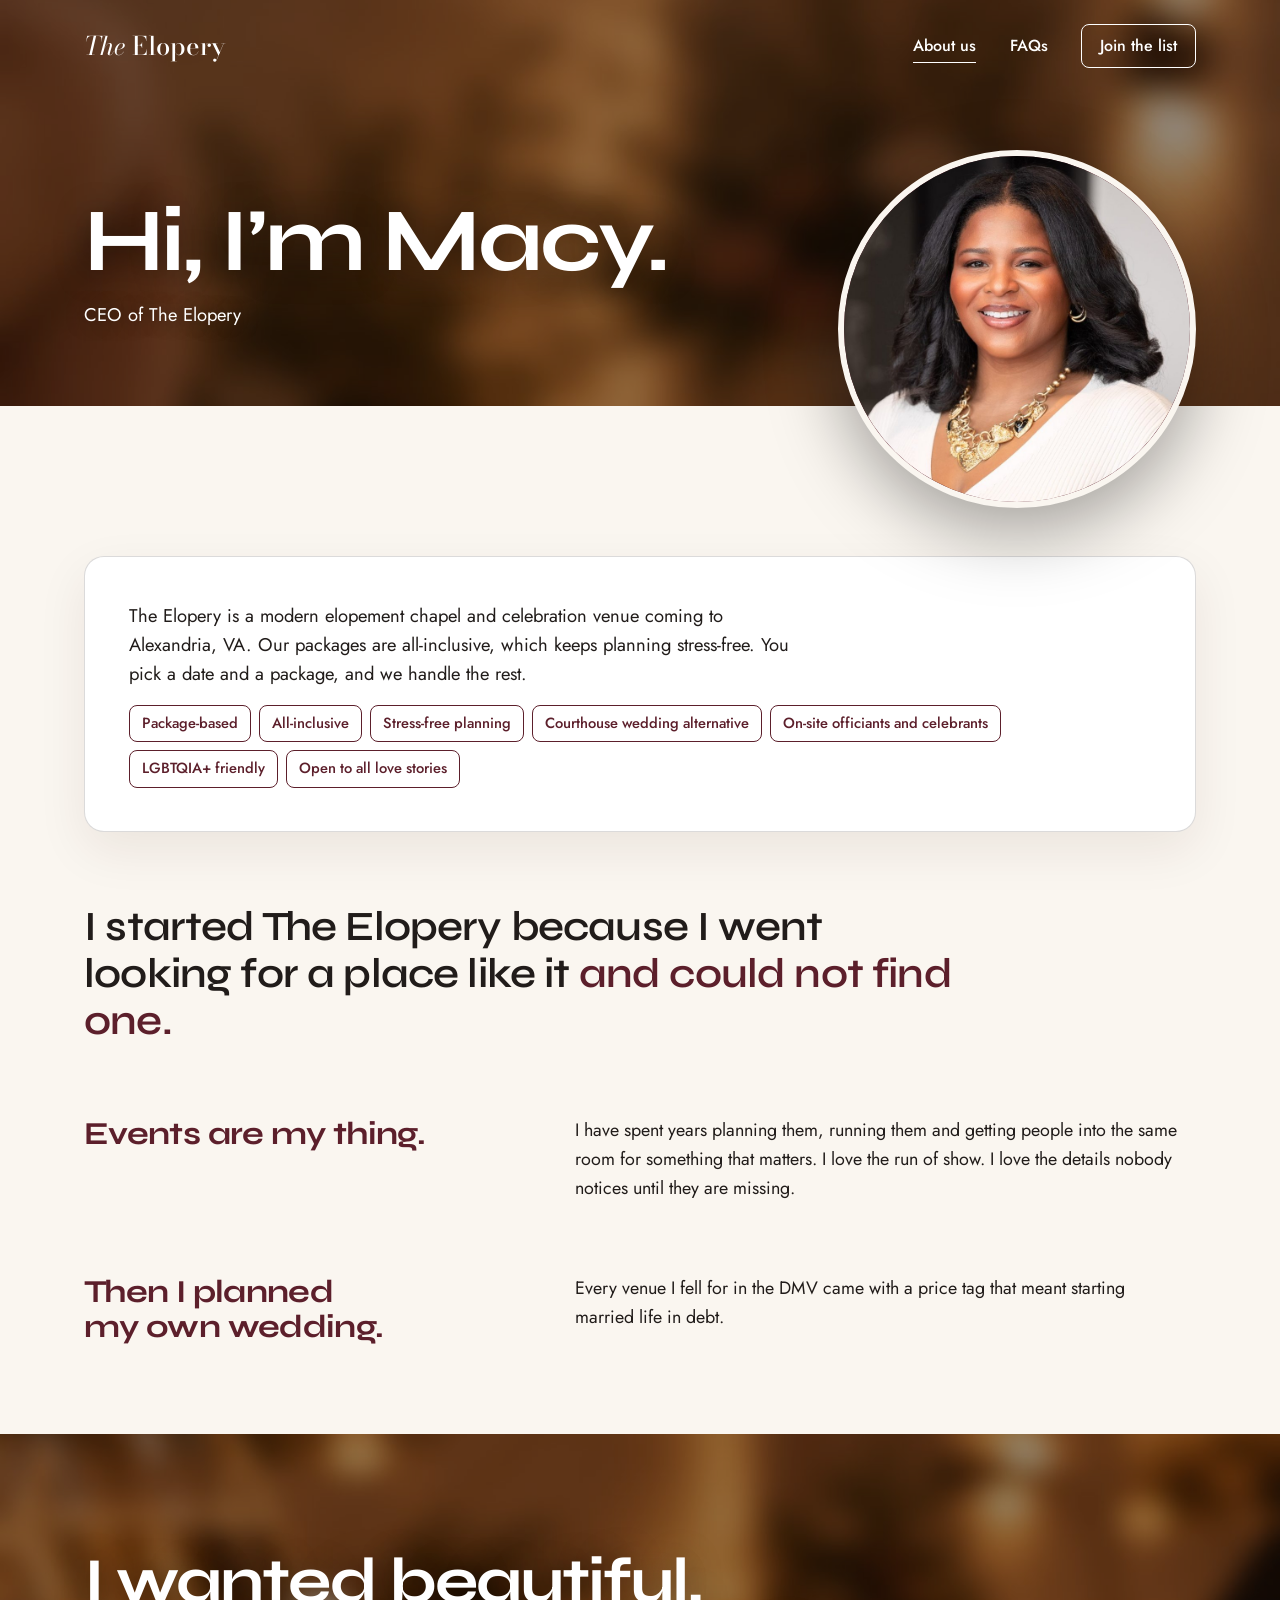
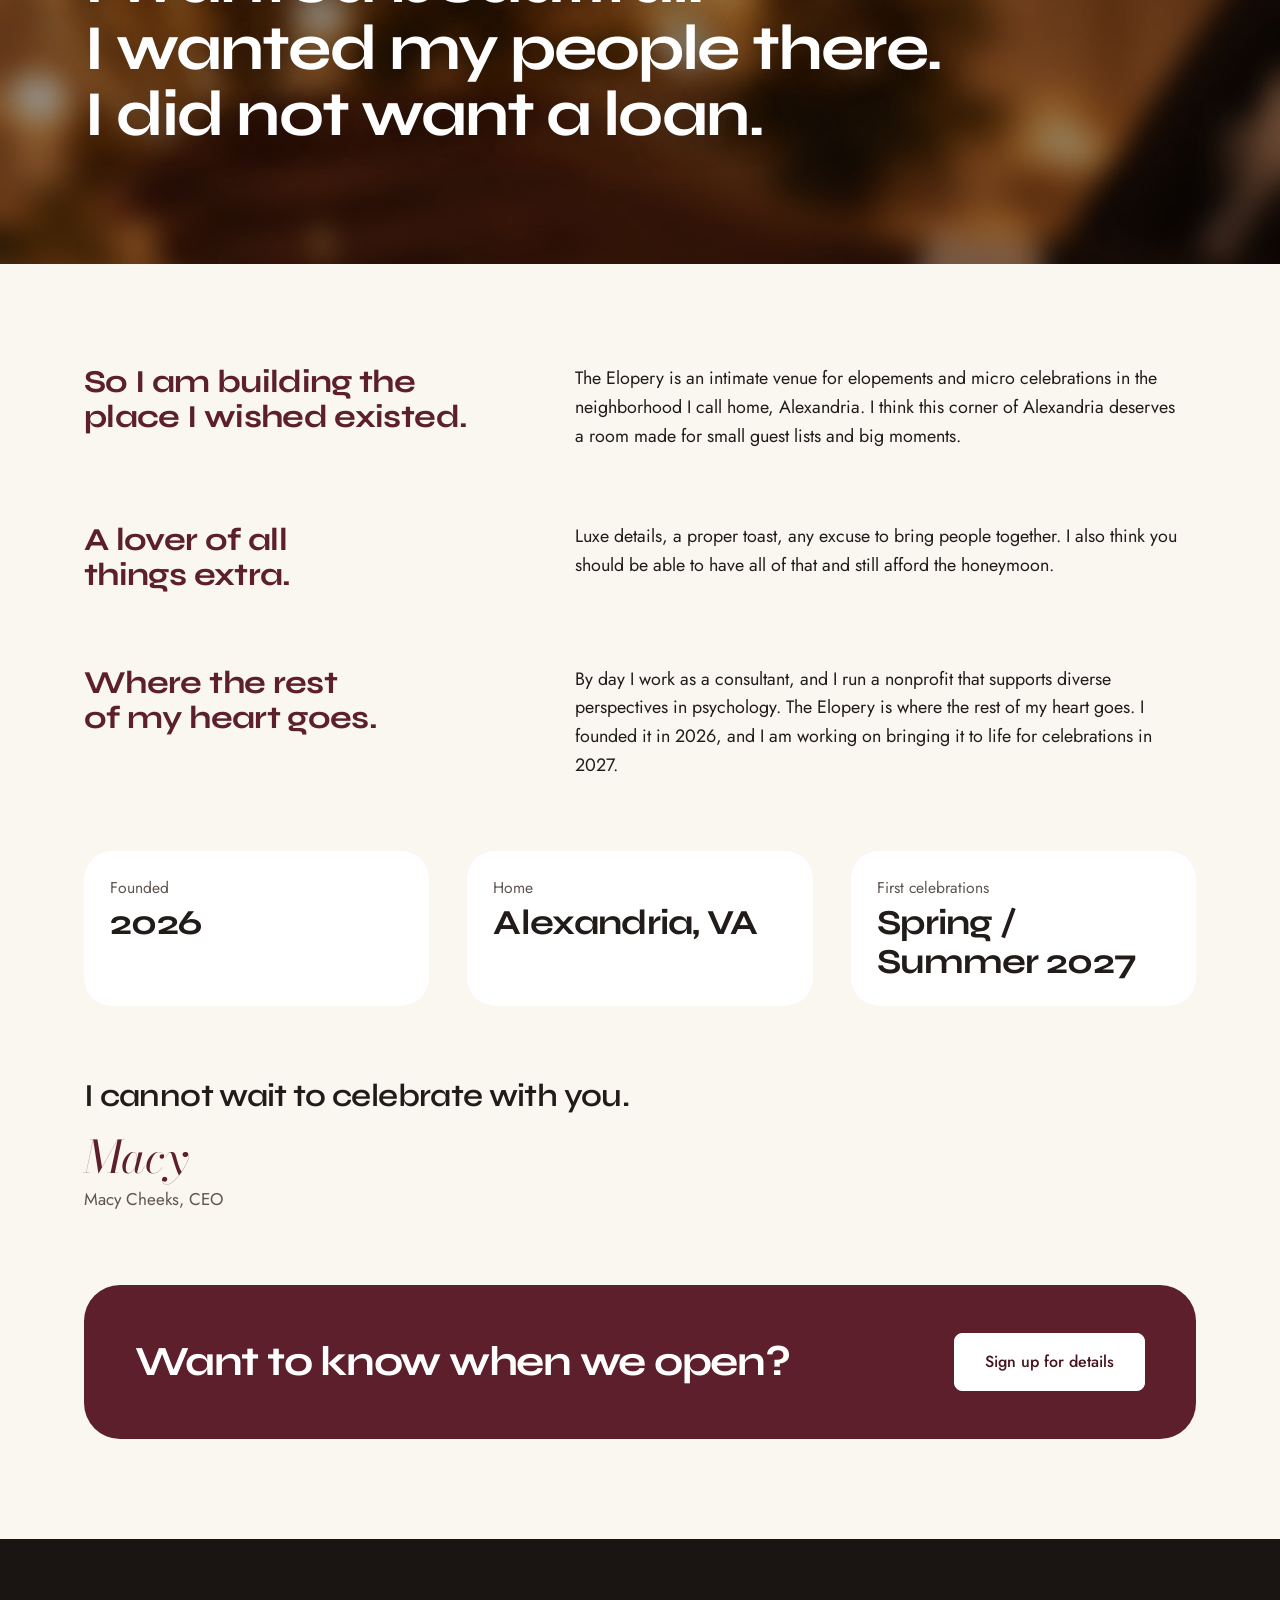
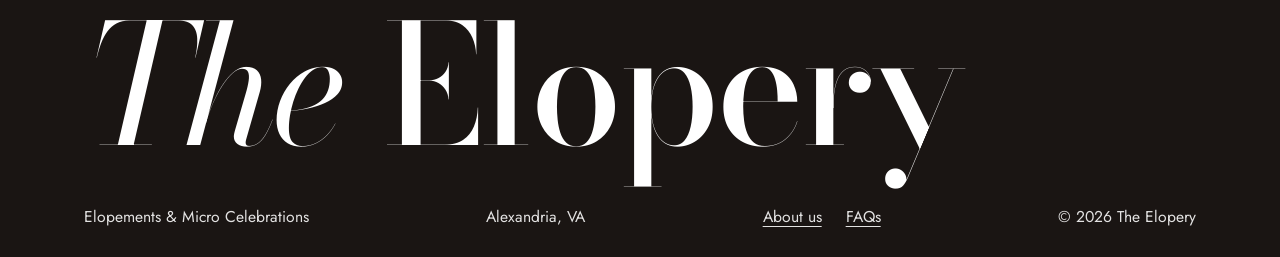
==== about/index.html @ c8d41f8b "Update index.html" ====
<!doctype html>
<html lang="en">
<head>
<meta charset="utf-8">
<meta name="viewport" content="width=device-width, initial-scale=1">
<title>About us | The Elopery</title>
<meta name="description" content="Meet Macy Cheeks, founder of The Elopery, an intimate venue for elopements and micro celebrations coming near Old Town Alexandria, VA.">
<link rel="canonical" href="https://elopery.com/about/">
<meta name="theme-color" content="#1A1513">
<meta property="og:type" content="website">
<meta property="og:url" content="https://elopery.com/about/">
<meta property="og:title" content="About us | The Elopery">
<meta property="og:description" content="Meet Macy Cheeks, founder of The Elopery, an intimate venue for elopements and micro celebrations coming near Old Town Alexandria, VA.">
<meta property="og:image" content="https://elopery.com/img/bg-hero.jpg">
<link rel="icon" href="data:image/svg+xml,%3Csvg xmlns='http://www.w3.org/2000/svg' viewBox='0 0 64 64'%3E%3Ccircle cx='32' cy='32' r='32' fill='%235C1F2B'/%3E%3Ctext x='32' y='45' text-anchor='middle' font-family='Georgia,serif' font-size='38' fill='%23fff'%3EE%3C/text%3E%3C/svg%3E">
<link rel="preconnect" href="https://fonts.googleapis.com">
<link rel="preconnect" href="https://fonts.gstatic.com" crossorigin>
<link rel="stylesheet" href="https://fonts.googleapis.com/css2?family=Syne:wght@500;600;700&family=Jost:wght@400;500&family=Bodoni+Moda:ital,opsz,wght@0,6..96,400..600;1,6..96,400..600&display=swap">
<link rel="stylesheet" href="../assets/site.css">
</head>
<body>
<div class="page">
  <header class="top">
    <div class="wrap">
      <a class="wordmark" href="../" aria-label="The Elopery, home"><i>The</i> Elopery</a>
      <nav class="menu" aria-label="Main">
        <a href="../about/" aria-current="page">About us</a>
        <a href="../faqs/">FAQs</a>
        <a class="pill" href="../#signup">Join the list</a>
      </nav>
    </div>
  </header>

  <main>
      <section class="page-head about-head dark">
        <img class="bg" src="../img/bg-about.jpg" alt="">
        <div class="wrap">
          <div class="titles">
            <h1>Hi, I&rsquo;m Macy.</h1>
            <p class="head-sub">CEO of The Elopery</p>
          </div>
          <div class="portrait">
            <img id="portrait-img" src="../img/portrait.jpg" alt="Macy Cheeks, founder of The Elopery">
          </div>
        </div>
      </section>

      <section class="story">
        <div class="wrap">
                    <style>
            .whatis { display: flex; flex-wrap: wrap; align-items: center; gap: 22px clamp(28px, 5vw, 72px); background: var(--white); border: 1px solid var(--line); border-radius: 20px; padding: clamp(24px, 3.4vw, 44px); box-shadow: 0 18px 50px rgba(60, 25, 15, 0.08); }
            .whatis-body { flex: 1 1 320px; min-width: 0; display: flex; flex-direction: column; gap: 16px; }
            .whatis-body p { font-size: 1.15rem; max-width: 36em; }
            .whatis-tags { display: flex; flex-wrap: wrap; gap: 8px; list-style: none; margin: 0; padding: 0; }
            .whatis-tags li { font-size: 0.92rem; font-weight: 500; color: var(--cabernet); border: 1px solid var(--cabernet); border-radius: 8px; padding: 6px 12px; }
          </style>
          <div class="whatis">
            <div class="whatis-body">
              <p>The Elopery is a modern elopement chapel and celebration venue coming to Alexandria, VA. Our packages are all-inclusive, which keeps planning stress-free. You pick a date and a package, and we handle the rest.</p>
              <ul class="whatis-tags">
                <li>Package-based</li>
                <li>All-inclusive</li>
                <li>Stress-free planning</li>
                <li>Courthouse wedding alternative</li>
                <li>On-site officiants and celebrants</li>
                <li>LGBTQIA+ friendly</li>
                <li>Open to all love stories</li>
              </ul>
            </div>
          </div>
          <p class="lead">I started The Elopery because I went looking for a place like it <span>and could not find one.</span></p>

          <div class="chapter">
            <h2>Events are my thing.</h2>
            <p>I have spent years planning them, running them and getting people into the same room for something that matters. I love the run of show. I love the details nobody notices until they are missing.</p>
          </div>

          <div class="chapter">
            <h2>Then I planned my own wedding.</h2>
            <p>Every venue I fell for in the DMV came with a price tag that meant starting married life in debt.</p>
          </div>
        </div>
      </section>

      <section class="quote dark">
        <img class="bg" src="../img/bg-quote.jpg" alt="">
        <div class="wrap">
          <blockquote><span>I wanted beautiful.</span><span>I wanted my people there.</span><span>I did not want a loan.</span></blockquote>
        </div>
      </section>

      <section class="story story--after">
        <div class="wrap">
          <div class="chapter">
            <h2>So I am building the place I wished existed.</h2>
            <p>The Elopery is an intimate venue for elopements and micro celebrations in the neighborhood I call home, Alexandria. I think this corner of Alexandria deserves a room made for small guest lists and big moments.</p>
          </div>

          <div class="chapter">
            <h2>A lover of all things extra.</h2>
            <p>Luxe details, a proper toast, any excuse to bring people together. I also think you should be able to have all of that and still afford the honeymoon.</p>
          </div>

          <div class="chapter">
            <h2>Where the rest of my heart goes.</h2>
            <p>By day I work as a consultant, and I run a nonprofit that supports diverse perspectives in psychology. The Elopery is where the rest of my heart goes. I founded it in 2026, and I am working on bringing it to life for celebrations in 2027.</p>
          </div>

          <dl class="stats">
            <div><dt>Founded</dt><dd>2026</dd></div>
            <div><dt>Home</dt><dd>Alexandria, VA</dd></div>
            <div><dt>First celebrations</dt><dd>Spring / Summer 2027</dd></div>
          </dl>

          <div class="signoff">
            <p>I cannot wait to celebrate with you.</p>
            <b>Macy</b>
            <span>Macy Cheeks, CEO</span>
          </div>

          <div class="cta-card">
            <p>Want to know when we open?</p>
            <a class="btn btn--white" href="../#signup">Sign up for details</a>
          </div>
        </div>
      </section>
  </main>

  <footer class="foot">
    <div class="wrap">
      <div class="foot-mark"><i>The</i> Elopery</div>
      <div class="foot-row">
        <span>Elopements &amp; Micro Celebrations</span>
        <span>Alexandria, VA</span>
        <span class="foot-links">
          <a href="../about/" aria-current="page">About us</a>
          <a href="../faqs/">FAQs</a>
        </span>
        <span>&copy; 2026 The Elopery</span>
      </div>
    </div>
  </footer>
</div>
</body>
</html>
---- assets/site.css ----
html { -webkit-text-size-adjust: 100%; }
body { margin: 0; }
img { max-width: 100%; }
[hidden] { display: none !important; }
/* Layout: soft-focus candlelight and bubbles. Every photo is zoomed in and blurred so it works as atmosphere,
   never as a literal picture. Headlines are a clean wide sans in white or ink; the serif survives only in the
   wordmark. Round shapes (photo bubbles, FAQ bubbles, portrait) carry the personality. One fixed look. */
:root {
  --noir: #1A1513;
  --cabernet: #5C1F2B;
  --cabernet-deep: #47141F;
  --paper: #FAF6F0;
  --white: #FFFFFF;
  --ink: #211C1A;
  --ink-soft: #5E5550;
  --line: rgba(33, 28, 26, 0.16);
  --on-dark: #FFFFFF;
  --on-dark-soft: rgba(255, 255, 255, 0.88);
  --glass: rgba(255, 255, 255, 0.12);
  --glass-line: rgba(255, 255, 255, 0.55);
  --shade: rgba(18, 10, 8, 0.46);
  --error: #A1261B;

  --head: "Syne", "Avenir Next", "Century Gothic", "Trebuchet MS", system-ui, sans-serif;
  --body: "Jost", "Avenir Next", "Century Gothic", system-ui, sans-serif;
  --mark: "Bodoni Moda", "Didot", "Bodoni MT", Georgia, serif;
  color-scheme: light;
}

*, *::before, *::after { box-sizing: border-box; }
body {
  background: var(--paper);
  color: var(--ink);
  font-family: var(--body);
  font-size: 17px;
  font-weight: 400;
  line-height: 1.6;
  -webkit-font-smoothing: antialiased;
}
h1, h2, h3, p, dl, dd, figure, blockquote { margin: 0; }
h1, h2, blockquote { text-wrap: balance; }
a { color: inherit; }
img { display: block; }
:focus-visible { outline: 2px solid var(--cabernet); outline-offset: 3px; }
.dark :focus-visible, .top :focus-visible { outline-color: var(--white); }

.page { position: relative; overflow-x: clip; }
.wrap { max-width: 1240px; margin-inline: auto; padding-inline: clamp(20px, 5vw, 64px); }

/* blurred photo grounds */
.dark { position: relative; isolation: isolate; background: var(--noir); color: var(--on-dark); }
.dark > .bg { position: absolute; inset: 0; width: 100%; height: 100%; object-fit: cover; z-index: -2; }
.dark::before { content: ""; position: absolute; inset: 0; z-index: -1; background: var(--shade); }

/* ---------- header ---------- */
.top { position: absolute; top: 0; left: 0; right: 0; z-index: 5; color: var(--on-dark); }
.top .wrap { display: flex; align-items: center; justify-content: space-between; gap: 16px 24px; padding-block: 24px; }
.wordmark { font-family: var(--mark); font-size: 1.6rem; font-weight: 500; line-height: 1; text-decoration: none; white-space: nowrap; color: var(--white); }
.wordmark i { font-weight: 400; }
.menu { display: flex; align-items: center; gap: clamp(16px, 2.6vw, 34px); }
.menu a { font-size: 1rem; font-weight: 500; text-decoration: none; padding-block: 4px; border-bottom: 1px solid transparent; white-space: nowrap; }
.menu a:hover, .menu a[aria-current="page"] { border-bottom-color: currentColor; }
.menu a.pill { border: 1px solid var(--white); border-radius: 8px; padding: 8px 18px; }
.menu a.pill:hover { background: var(--white); color: var(--noir); }

/* ---------- buttons ---------- */
.btn {
  display: inline-flex; align-items: center; justify-content: center;
  font: inherit; font-weight: 500; font-size: 1rem; text-decoration: none;
  color: var(--white); background: var(--cabernet);
  border: 1px solid var(--cabernet); border-radius: 8px;
  padding: 15px 30px; cursor: pointer;
  transition: background 0.2s ease, color 0.2s ease, border-color 0.2s ease;
}
.btn:hover { background: var(--cabernet-deep); border-color: var(--cabernet-deep); }
.btn[disabled] { opacity: 0.6; cursor: progress; }
.btn--white { background: var(--white); border-color: var(--white); color: var(--cabernet-deep); }
.btn--white:hover { background: var(--paper); border-color: var(--paper); color: var(--noir); }
.btn--line { background: transparent; color: var(--ink); border-color: var(--line); padding: 9px 18px; font-size: 0.92rem; }
.btn--line:hover { background: transparent; border-color: var(--cabernet); color: var(--cabernet); }

/* ---------- home: hero ---------- */
.hero::before {
  background:
    linear-gradient(180deg, rgba(18, 10, 8, 0.5) 0%, rgba(18, 10, 8, 0) 28%),
    linear-gradient(90deg, rgba(18, 10, 8, 0.62) 0%, rgba(18, 10, 8, 0.34) 58%, rgba(18, 10, 8, 0.28) 100%);
}
.hero-inner {
  display: grid;
  grid-template-columns: minmax(0, 1fr) minmax(0, 410px);
  gap: clamp(28px, 4.5vw, 64px);
  align-items: center;
  min-height: min(860px, 92vh);
  padding-block: 120px clamp(40px, 5vw, 64px);
}
.hero-copy { display: flex; flex-direction: column; align-items: flex-start; gap: 22px; min-width: 0; }
.hero h1 { font-family: var(--head); color: var(--white); display: flex; flex-direction: column; gap: 6px; text-shadow: 0 2px 40px rgba(0, 0, 0, 0.6), 0 1px 3px rgba(0, 0, 0, 0.35); }
.h-small { font-weight: 500; font-size: clamp(1.6rem, 3.3vw, 2.8rem); line-height: 1.1; letter-spacing: -0.01em; }
.h-big { font-weight: 700; font-size: clamp(2.6rem, 7vw, 5.4rem); line-height: 0.98; letter-spacing: -0.03em; }
.hero-sub { font-size: 1.15rem; max-width: 29em; color: var(--white); text-shadow: 0 1px 18px rgba(0, 0, 0, 0.6); }

/* ---------- sign-up panel ---------- */
.panel {
  background: var(--paper); color: var(--ink);
  border-radius: 28px;
  padding: clamp(24px, 3vw, 34px);
  display: flex; flex-direction: column; gap: 18px; min-width: 0;
  box-shadow: 0 24px 70px rgba(0, 0, 0, 0.35);
}
.panel h2 { font-family: var(--head); font-weight: 700; font-size: 1.65rem; line-height: 1.1; letter-spacing: -0.02em; }
.panel-lede { color: var(--ink-soft); }
.signup { display: flex; flex-direction: column; gap: 16px; }
.fields { display: grid; grid-template-columns: repeat(2, minmax(0, 1fr)); gap: 14px; }
.field { display: flex; flex-direction: column; gap: 6px; min-width: 0; }
.field--wide { grid-column: 1 / -1; }
.field label { font-size: 0.9rem; font-weight: 500; }
.field input {
  font: inherit; color: var(--ink); background: var(--white);
  border: 1px solid var(--line); border-radius: 12px;
  padding: 12px 14px; width: 100%;
}
.field input:focus { outline: none; border-color: var(--cabernet); box-shadow: 0 0 0 1px var(--cabernet); }
.field input[aria-invalid="true"] { border-color: var(--error); }
.agree { display: flex; gap: 12px; align-items: flex-start; font-size: 0.95rem; line-height: 1.45; cursor: pointer; }
.agree input { width: 18px; height: 18px; margin: 2px 0 0; accent-color: var(--cabernet); flex: none; }
.signup .btn { width: 100%; }
.fine { font-size: 0.85rem; color: var(--ink-soft); line-height: 1.45; }
.form-error { color: var(--error); font-size: 0.95rem; font-weight: 500; }
.thanks { display: flex; flex-direction: column; gap: 12px; }
.thanks p { color: var(--ink-soft); overflow-wrap: anywhere; }

/* ---------- home: the details, as photo bubbles ---------- */
.details-sec { padding-block: clamp(56px, 8vw, 110px) clamp(64px, 9vw, 130px); position: relative; }
.sec-head { display: flex; flex-wrap: wrap; align-items: flex-end; justify-content: space-between; gap: 14px 40px; padding-bottom: clamp(32px, 5vw, 60px); }
.sec-head h2 { font-family: var(--head); font-weight: 700; font-size: clamp(2.1rem, 5vw, 3.8rem); line-height: 1; letter-spacing: -0.03em; }
.sec-head h2 span { color: var(--cabernet); }
.sec-head p { max-width: 24em; color: var(--ink-soft); font-size: 1.08rem; }
.text-link { font-weight: 500; color: var(--cabernet); text-underline-offset: 4px; white-space: nowrap; }

.bubbles { display: flex; justify-content: center; align-items: flex-start; gap: clamp(14px, 2.6vw, 40px); }
.pb {
  position: relative; isolation: isolate; overflow: hidden;
  flex: 0 1 350px; min-width: 0; aspect-ratio: 1; border-radius: 50%;
  display: flex; flex-direction: column; align-items: center; justify-content: center; gap: 8px;
  padding: 12%; text-align: center; color: var(--white);
  box-shadow: 0 22px 60px rgba(60, 25, 15, 0.28);
}
.pb img { position: absolute; inset: 0; width: 100%; height: 100%; object-fit: cover; z-index: -2; }
.pb::before { content: ""; position: absolute; inset: 0; z-index: -1; background: rgba(22, 10, 8, 0.44); }
.pb:nth-child(2) { margin-top: clamp(28px, 5vw, 72px); }
.pb-label { font-size: 0.8rem; font-weight: 500; letter-spacing: 0.16em; text-transform: uppercase; }
.pb-value { font-family: var(--head); font-weight: 700; font-size: clamp(1.25rem, 2.5vw, 2rem); line-height: 1.08; letter-spacing: -0.02em; }
.ring { position: absolute; border: 1px solid var(--cabernet); border-radius: 50%; opacity: 0.45; pointer-events: none; }
.ring--a { width: 90px; height: 90px; right: 3%; bottom: 7%; }
.ring--b { width: 34px; height: 34px; right: 9%; bottom: 16%; }
.ring--c { width: 54px; height: 54px; left: 4%; bottom: 9%; }

/* ---------- inner page heads ---------- */
.page-head .wrap { padding-block: 150px clamp(40px, 5vw, 64px); }
.page-head h1 { font-family: var(--head); font-weight: 700; color: var(--white); font-size: clamp(2.8rem, 7.4vw, 5.6rem); line-height: 0.98; letter-spacing: -0.03em; text-shadow: 0 2px 34px rgba(0, 0, 0, 0.45); }
.head-sub { font-size: 1.15rem; color: var(--white); max-width: 30em; padding-top: 14px; text-shadow: 0 1px 18px rgba(0, 0, 0, 0.6); }

/* ---------- about ---------- */
.about-head .wrap { display: grid; grid-template-columns: minmax(0, 1fr) auto; gap: 24px clamp(24px, 5vw, 72px); align-items: end; padding-bottom: 0; }
.about-head .titles { padding-bottom: clamp(40px, 6vw, 84px); min-width: 0; }
.portrait {
  position: relative; isolation: isolate; overflow: hidden;
  width: clamp(230px, 28vw, 360px); aspect-ratio: 1; border-radius: 50%;
  border: 6px solid var(--paper);
  box-shadow: 0 24px 70px rgba(0, 0, 0, 0.35);
  margin-bottom: clamp(-110px, -8vw, -70px);
  display: flex; align-items: center; justify-content: center; text-align: center;
  color: var(--white); background: var(--cabernet);
}
.portrait img { position: absolute; inset: 0; width: 100%; height: 100%; object-fit: cover; object-position: 50% 30%; z-index: -1; }

.story { padding-block: clamp(96px, 12vw, 150px) clamp(48px, 7vw, 90px); }
.story .wrap { display: flex; flex-direction: column; gap: clamp(40px, 6vw, 72px); }
.lead { font-family: var(--head); font-weight: 600; font-size: clamp(1.6rem, 3.3vw, 2.6rem); line-height: 1.12; letter-spacing: -0.02em; max-width: 21em; }
.lead span { color: var(--cabernet); }
.chapter { display: grid; grid-template-columns: minmax(0, 0.8fr) minmax(0, 1.2fr); gap: 12px clamp(24px, 6vw, 96px); align-items: start; }
.chapter h2 { font-family: var(--head); font-weight: 700; font-size: clamp(1.45rem, 2.5vw, 2rem); line-height: 1.1; letter-spacing: -0.02em; color: var(--cabernet); }
.chapter p { font-size: 1.12rem; max-width: 34em; }

.quote .wrap { padding-block: clamp(64px, 9vw, 130px); }
.quote blockquote { font-family: var(--head); font-weight: 700; color: var(--white); font-size: clamp(1.9rem, 5vw, 4.2rem); line-height: 1.04; letter-spacing: -0.03em; text-shadow: 0 2px 34px rgba(0, 0, 0, 0.45); }
.quote blockquote span { display: block; }

.story--after { padding-block: clamp(56px, 8vw, 100px); }
.stats { display: grid; grid-template-columns: repeat(3, minmax(0, 1fr)); gap: 20px clamp(16px, 3vw, 40px); }
.stats > div { display: flex; flex-direction: column; gap: 4px; padding: 24px 26px; background: var(--white); border-radius: 28px; min-width: 0; }
.stats dt { color: var(--ink-soft); font-size: 0.98rem; }
.stats dd { font-family: var(--head); font-weight: 700; font-size: clamp(1.5rem, 2.8vw, 2.2rem); line-height: 1.1; letter-spacing: -0.02em; }
.signoff { display: flex; flex-direction: column; gap: 4px; }
.signoff p { font-family: var(--head); font-weight: 600; font-size: clamp(1.4rem, 2.6vw, 2rem); line-height: 1.15; letter-spacing: -0.02em; padding-bottom: 14px; }
.signoff b { font-family: var(--mark); font-style: italic; font-weight: 400; font-size: 2.8rem; line-height: 1.1; color: var(--cabernet); }
.signoff span { color: var(--ink-soft); }

.cta-card {
  display: flex; flex-wrap: wrap; align-items: center; justify-content: space-between; gap: 20px 40px;
  background: var(--cabernet); color: var(--white);
  border-radius: 36px; padding: clamp(28px, 4vw, 48px) clamp(24px, 4vw, 56px);
}
.cta-card p { font-family: var(--head); font-weight: 700; font-size: clamp(1.6rem, 3.4vw, 2.6rem); line-height: 1.05; letter-spacing: -0.03em; }

/* ---------- faqs: floating bubbles ---------- */
.faq-page .wrap { padding-block: 150px clamp(64px, 9vw, 120px); position: relative; }
.faq-page::before { background: rgba(18, 10, 8, 0.5); }
.faq-page h1, .faq-page .head-sub, .faq-list, .faq-cta { position: relative; z-index: 1; }
.faq-list { display: flex; flex-direction: column; align-items: flex-start; gap: 22px; padding-block: clamp(36px, 5vw, 60px); }
.faq {
  width: min(100%, 660px);
  background: var(--paper); color: var(--ink);
  border-radius: 38px;
  box-shadow: 0 22px 60px rgba(0, 0, 0, 0.38);
}
.faq:nth-child(2) { margin-left: clamp(0px, 13vw, 190px); }
.faq:nth-child(3) { margin-left: clamp(0px, 5vw, 70px); }
.faq summary {
  display: flex; align-items: center; justify-content: space-between; gap: 18px;
  padding: 20px 20px 20px 30px; cursor: pointer; list-style: none; border-radius: 38px;
  font-family: var(--head); font-weight: 700; font-size: clamp(1.15rem, 2.1vw, 1.45rem); line-height: 1.15; letter-spacing: -0.02em;
}
.faq summary::-webkit-details-marker { display: none; }
.plus { position: relative; flex: none; width: 40px; height: 40px; border-radius: 50%; background: var(--cabernet); transition: transform 0.25s ease; }
.plus::before, .plus::after { content: ""; position: absolute; left: 50%; top: 50%; width: 14px; height: 2px; background: var(--white); transform: translate(-50%, -50%); }
.plus::after { transform: translate(-50%, -50%) rotate(90deg); }
.faq[open] .plus { transform: rotate(45deg); }
.faq p { padding: 0 30px 26px; font-size: 1.1rem; max-width: 33em; color: var(--ink); }
.faq-cta { display: flex; flex-wrap: wrap; align-items: center; justify-content: space-between; gap: 20px 40px; }
.faq-cta p { font-family: var(--head); font-weight: 700; color: var(--white); font-size: clamp(1.6rem, 3.4vw, 2.6rem); line-height: 1.05; letter-spacing: -0.03em; }

/* ---------- footer ---------- */
.foot { background: var(--noir); color: var(--white); padding-block: clamp(40px, 6vw, 72px) 28px; }
.foot .wrap { display: flex; flex-direction: column; gap: clamp(24px, 4vw, 44px); }
.foot-mark { font-family: var(--mark); font-weight: 500; font-size: clamp(3.2rem, 13vw, 11rem); line-height: 0.9; letter-spacing: -0.02em; color: var(--white); }
.foot-mark i { font-weight: 400; }
.foot-row { display: flex; flex-wrap: wrap; justify-content: space-between; gap: 8px 32px; color: var(--on-dark-soft); font-size: 0.98rem; }
.foot-links { display: flex; flex-wrap: wrap; gap: 8px 24px; }
.foot-links a { text-underline-offset: 4px; }

/* ---------- narrow ---------- */
@media (max-width: 900px) {
  .hero-inner { grid-template-columns: minmax(0, 1fr); min-height: 0; padding-top: 130px; }
  .chapter { grid-template-columns: minmax(0, 1fr); }
  .about-head .wrap { grid-template-columns: minmax(0, 1fr); }
  .about-head .titles { padding-bottom: 8px; }
}
@media (max-width: 760px) {
  .bubbles { flex-direction: column; align-items: stretch; gap: 0; }
  .pb { flex: none; width: min(74vw, 290px); }
  .pb:nth-child(1) { align-self: flex-start; }
  .pb:nth-child(2) { align-self: flex-end; margin-top: -34px; }
  .pb:nth-child(3) { align-self: flex-start; margin-top: -34px; }
  .pb-value { font-size: 1.5rem; }
  .ring { display: none; }
  .stats { grid-template-columns: minmax(0, 1fr); }
  .faq:nth-child(2), .faq:nth-child(3) { margin-left: 0; }
}
@media (max-width: 620px) {
  body { font-size: 16px; }
  .menu a.pill { display: none; }
  .wordmark { font-size: 1.4rem; }
  .fields { grid-template-columns: minmax(0, 1fr); }
  .cta-card .btn, .faq-cta .btn { width: 100%; }
  .faq summary { padding-left: 24px; }
  .faq p { padding-inline: 24px; }
}
@media (prefers-reduced-motion: reduce) {
    .btn, .plus { transition: none; }
}
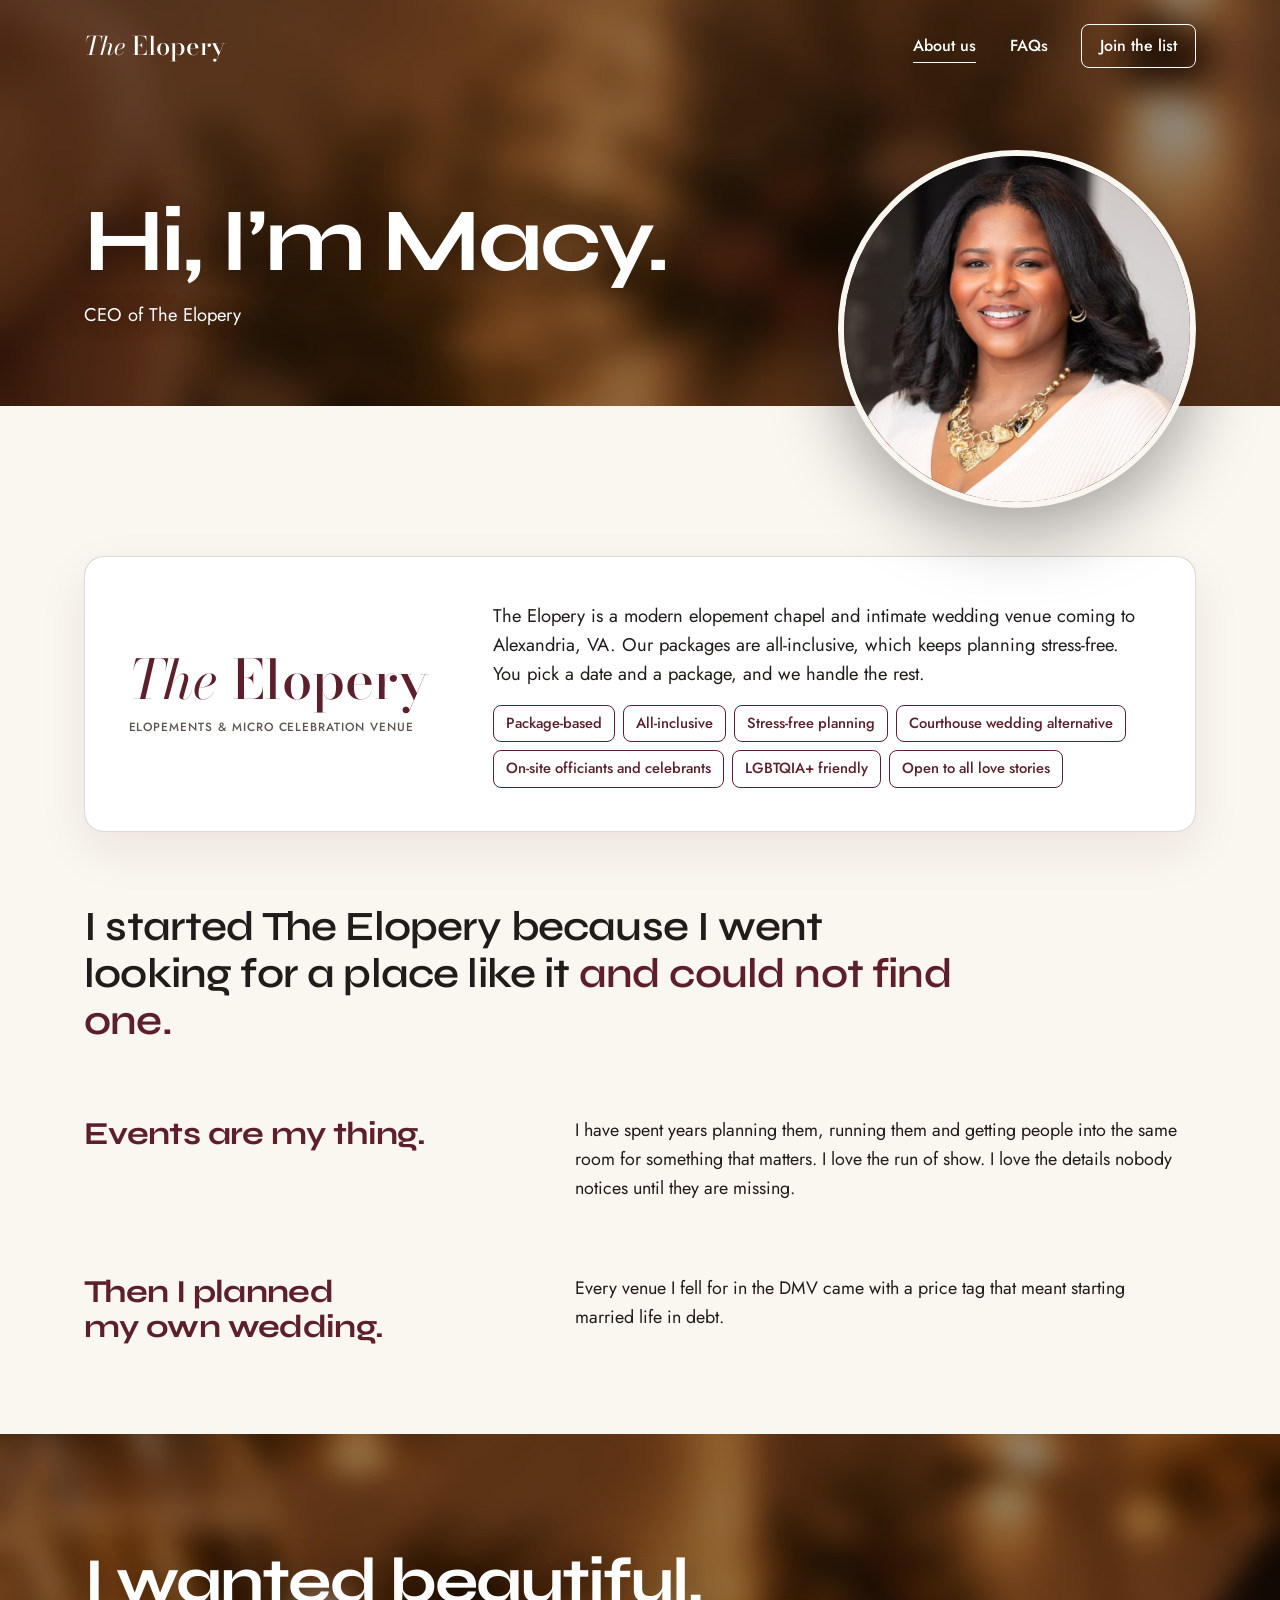
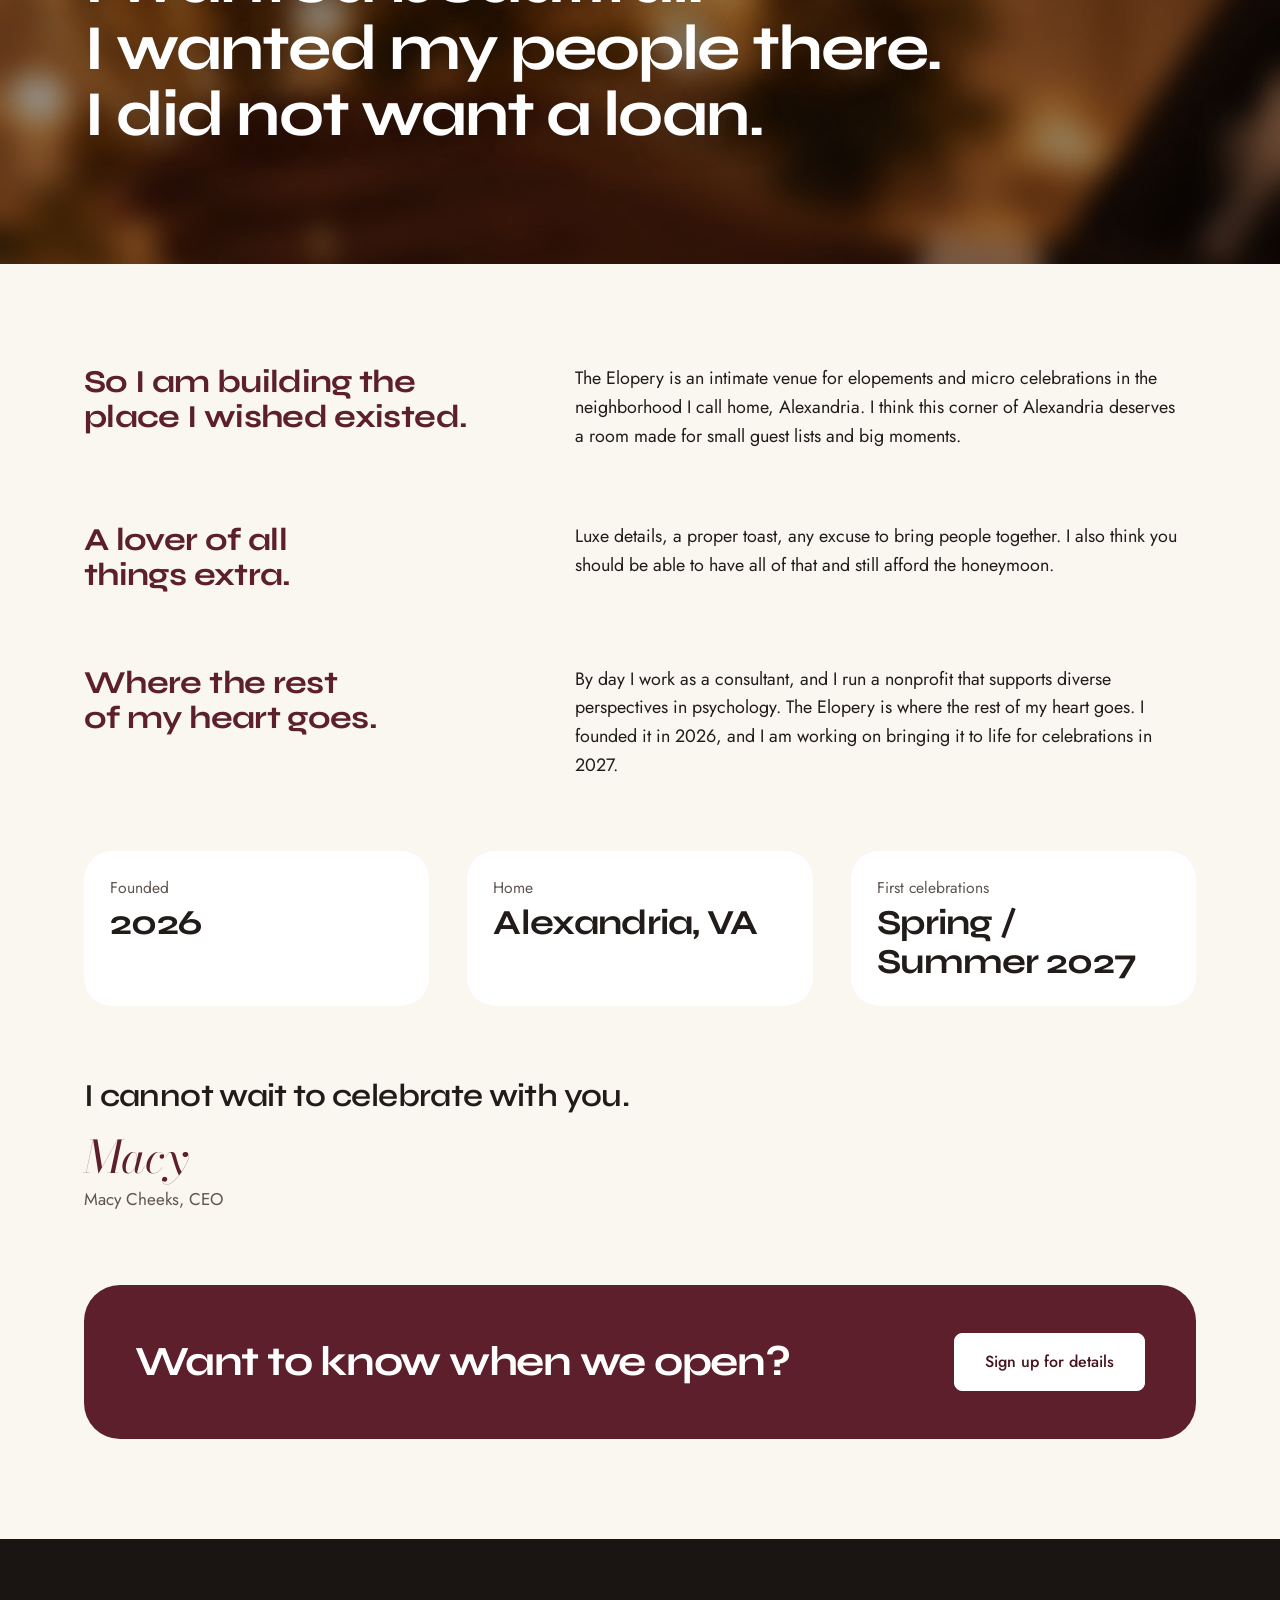
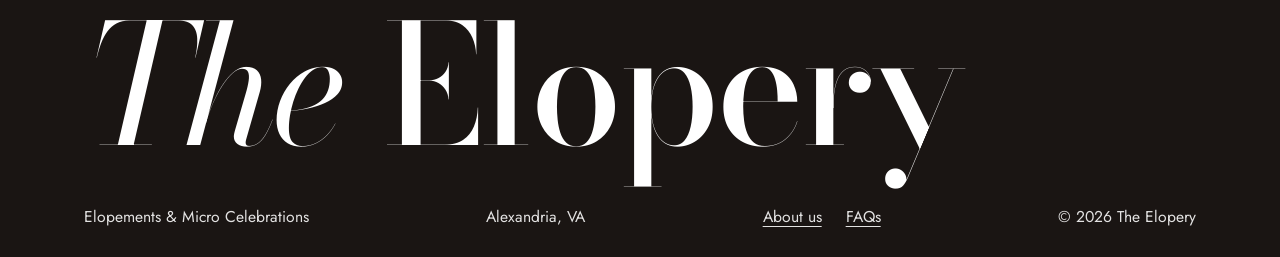
==== commit 46bba896: "Update index.html" ====
--- a/about/index.html
+++ b/about/index.html
@@ -47,16 +47,20 @@
 
       <section class="story">
         <div class="wrap">
-                    <style>
+                              <style>
             .whatis { display: flex; flex-wrap: wrap; align-items: center; gap: 22px clamp(28px, 5vw, 72px); background: var(--white); border: 1px solid var(--line); border-radius: 20px; padding: clamp(24px, 3.4vw, 44px); box-shadow: 0 18px 50px rgba(60, 25, 15, 0.08); }
+            .whatis-name { flex: 0 1 auto; min-width: 0; font-family: var(--mark); font-weight: 500; font-size: clamp(2.2rem, 4.6vw, 3.4rem); line-height: 1; color: var(--cabernet); }
+            .whatis-name i { font-weight: 400; }
+            .whatis-name span { display: block; font-family: var(--body); font-size: 0.74rem; font-weight: 500; letter-spacing: 0.08em; line-height: 1.4; text-transform: uppercase; color: var(--ink-soft); padding-top: 12px; }
             .whatis-body { flex: 1 1 320px; min-width: 0; display: flex; flex-direction: column; gap: 16px; }
             .whatis-body p { font-size: 1.15rem; max-width: 36em; }
             .whatis-tags { display: flex; flex-wrap: wrap; gap: 8px; list-style: none; margin: 0; padding: 0; }
             .whatis-tags li { font-size: 0.92rem; font-weight: 500; color: var(--cabernet); border: 1px solid var(--cabernet); border-radius: 8px; padding: 6px 12px; }
           </style>
           <div class="whatis">
+            <div class="whatis-name"><i>The</i> Elopery<span>Elopements &amp; Micro Celebration Venue</span></div>
             <div class="whatis-body">
-              <p>The Elopery is a modern elopement chapel and celebration venue coming to Alexandria, VA. Our packages are all-inclusive, which keeps planning stress-free. You pick a date and a package, and we handle the rest.</p>
+              <p>The Elopery is a modern elopement chapel and intimate wedding venue coming to Alexandria, VA. Our packages are all-inclusive, which keeps planning stress-free. You pick a date and a package, and we handle the rest.</p>
               <ul class="whatis-tags">
                 <li>Package-based</li>
                 <li>All-inclusive</li>
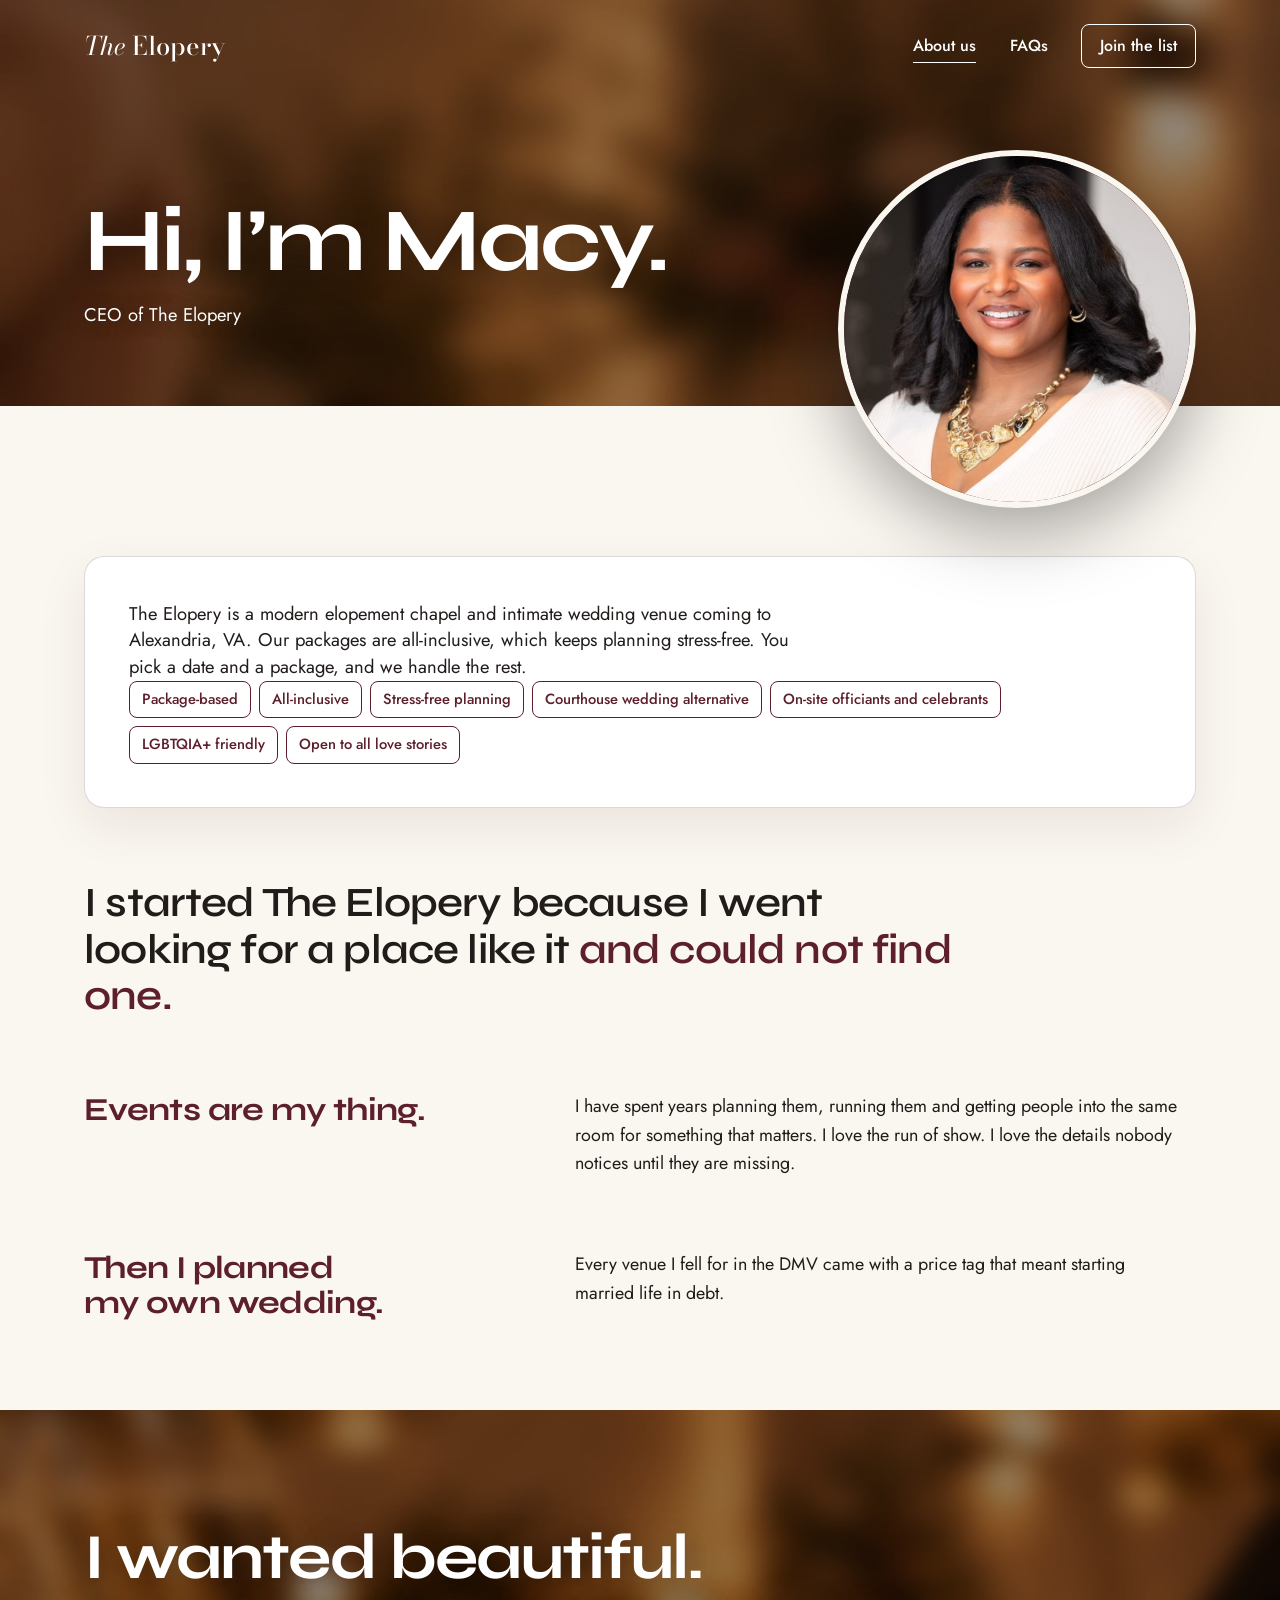
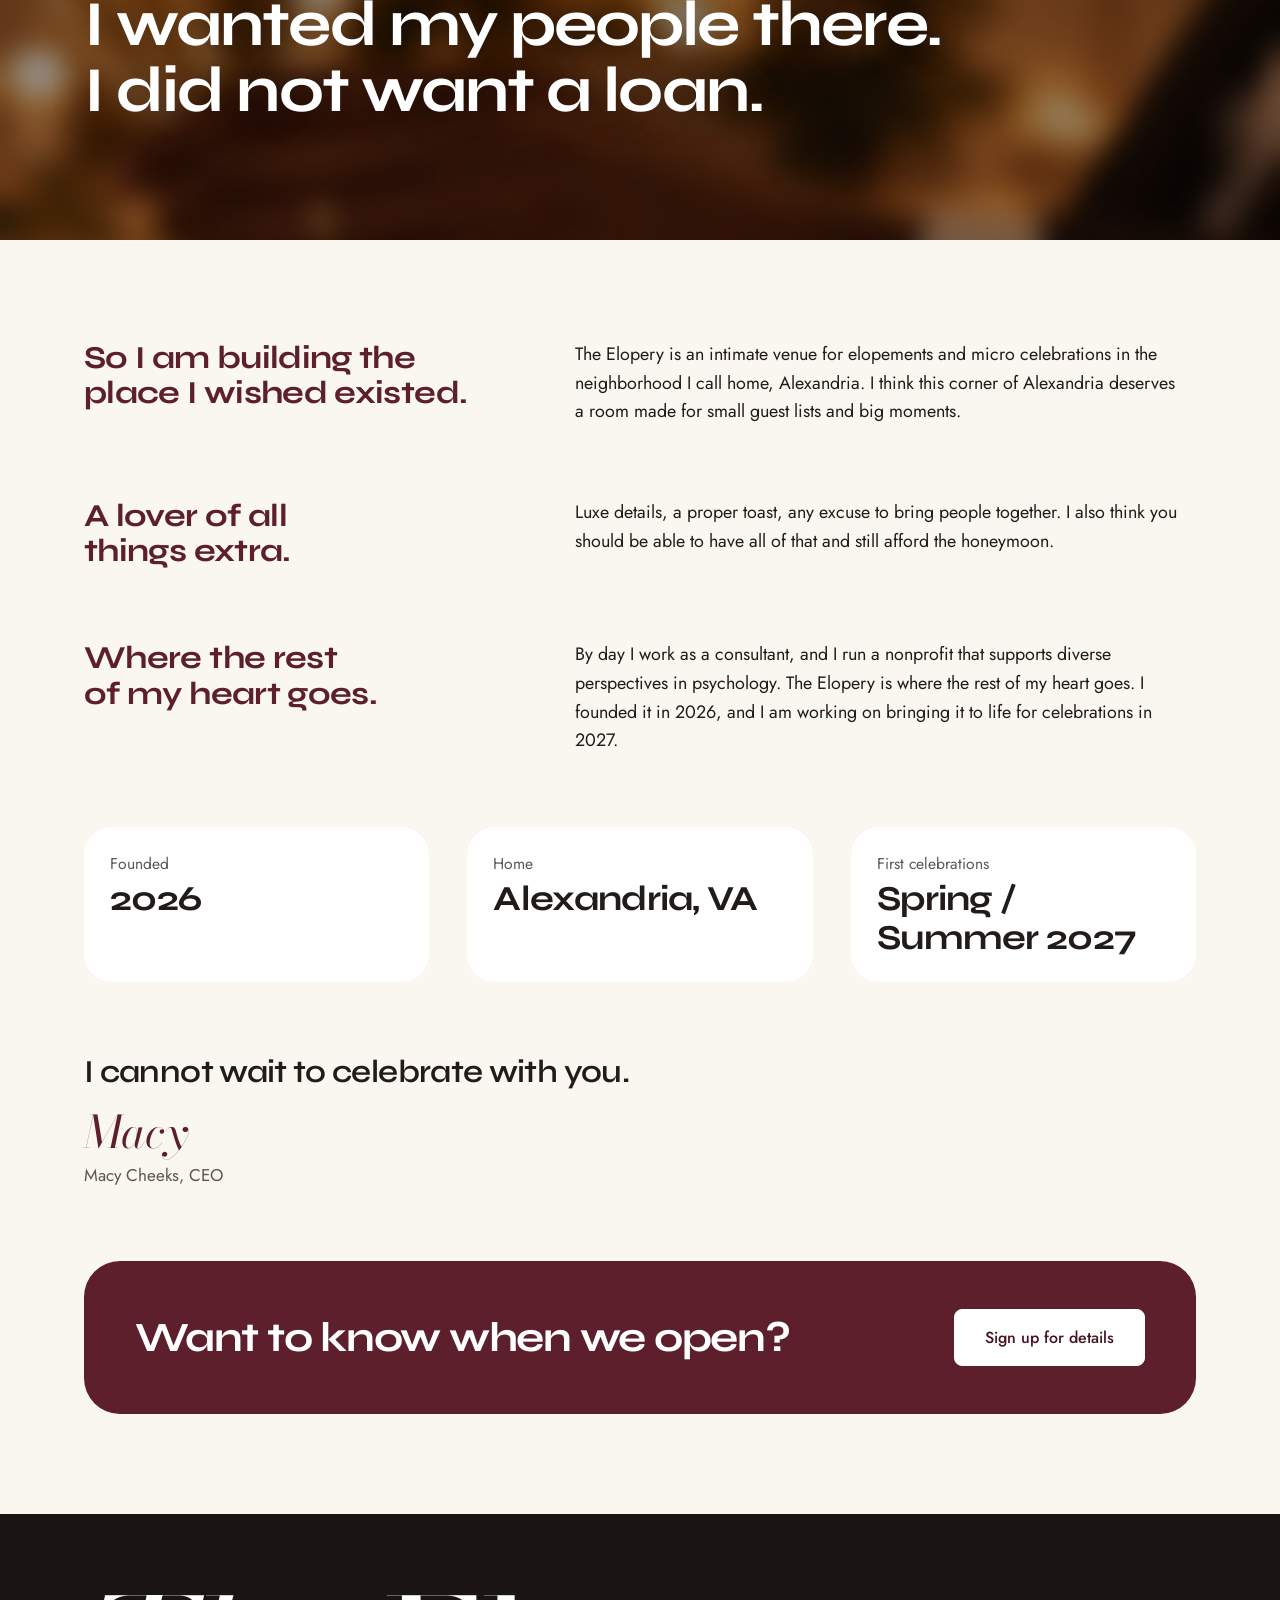
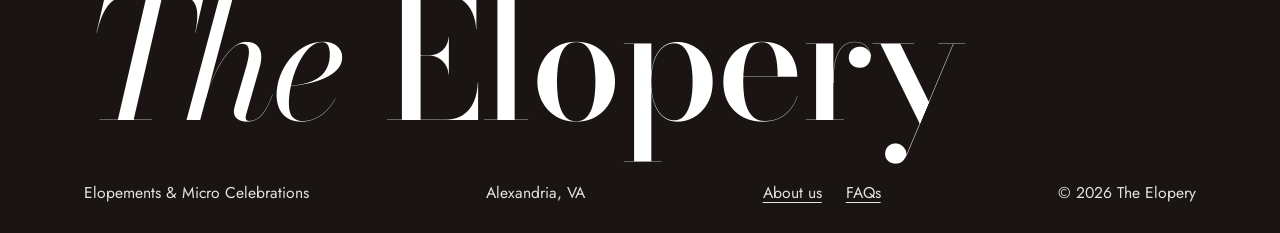
==== commit 8db18f61: "Update index.html" ====
--- a/about/index.html
+++ b/about/index.html
@@ -52,13 +52,12 @@
             .whatis-name { flex: 0 1 auto; min-width: 0; font-family: var(--mark); font-weight: 500; font-size: clamp(2.2rem, 4.6vw, 3.4rem); line-height: 1; color: var(--cabernet); }
             .whatis-name i { font-weight: 400; }
             .whatis-name span { display: block; font-family: var(--body); font-size: 0.74rem; font-weight: 500; letter-spacing: 0.08em; line-height: 1.4; text-transform: uppercase; color: var(--ink-soft); padding-top: 12px; }
-            .whatis-body { flex: 1 1 320px; min-width: 0; display: flex; flex-direction: column; gap: 16px; }
+            .whatis-body p { font-size: clamp(1.15rem, 1.9vw, 1.45rem); line-height: 1.45; max-width: none; }
             .whatis-body p { font-size: 1.15rem; max-width: 36em; }
             .whatis-tags { display: flex; flex-wrap: wrap; gap: 8px; list-style: none; margin: 0; padding: 0; }
             .whatis-tags li { font-size: 0.92rem; font-weight: 500; color: var(--cabernet); border: 1px solid var(--cabernet); border-radius: 8px; padding: 6px 12px; }
           </style>
           <div class="whatis">
-            <div class="whatis-name"><i>The</i> Elopery<span>Elopements &amp; Micro Celebration Venue</span></div>
             <div class="whatis-body">
               <p>The Elopery is a modern elopement chapel and intimate wedding venue coming to Alexandria, VA. Our packages are all-inclusive, which keeps planning stress-free. You pick a date and a package, and we handle the rest.</p>
               <ul class="whatis-tags">
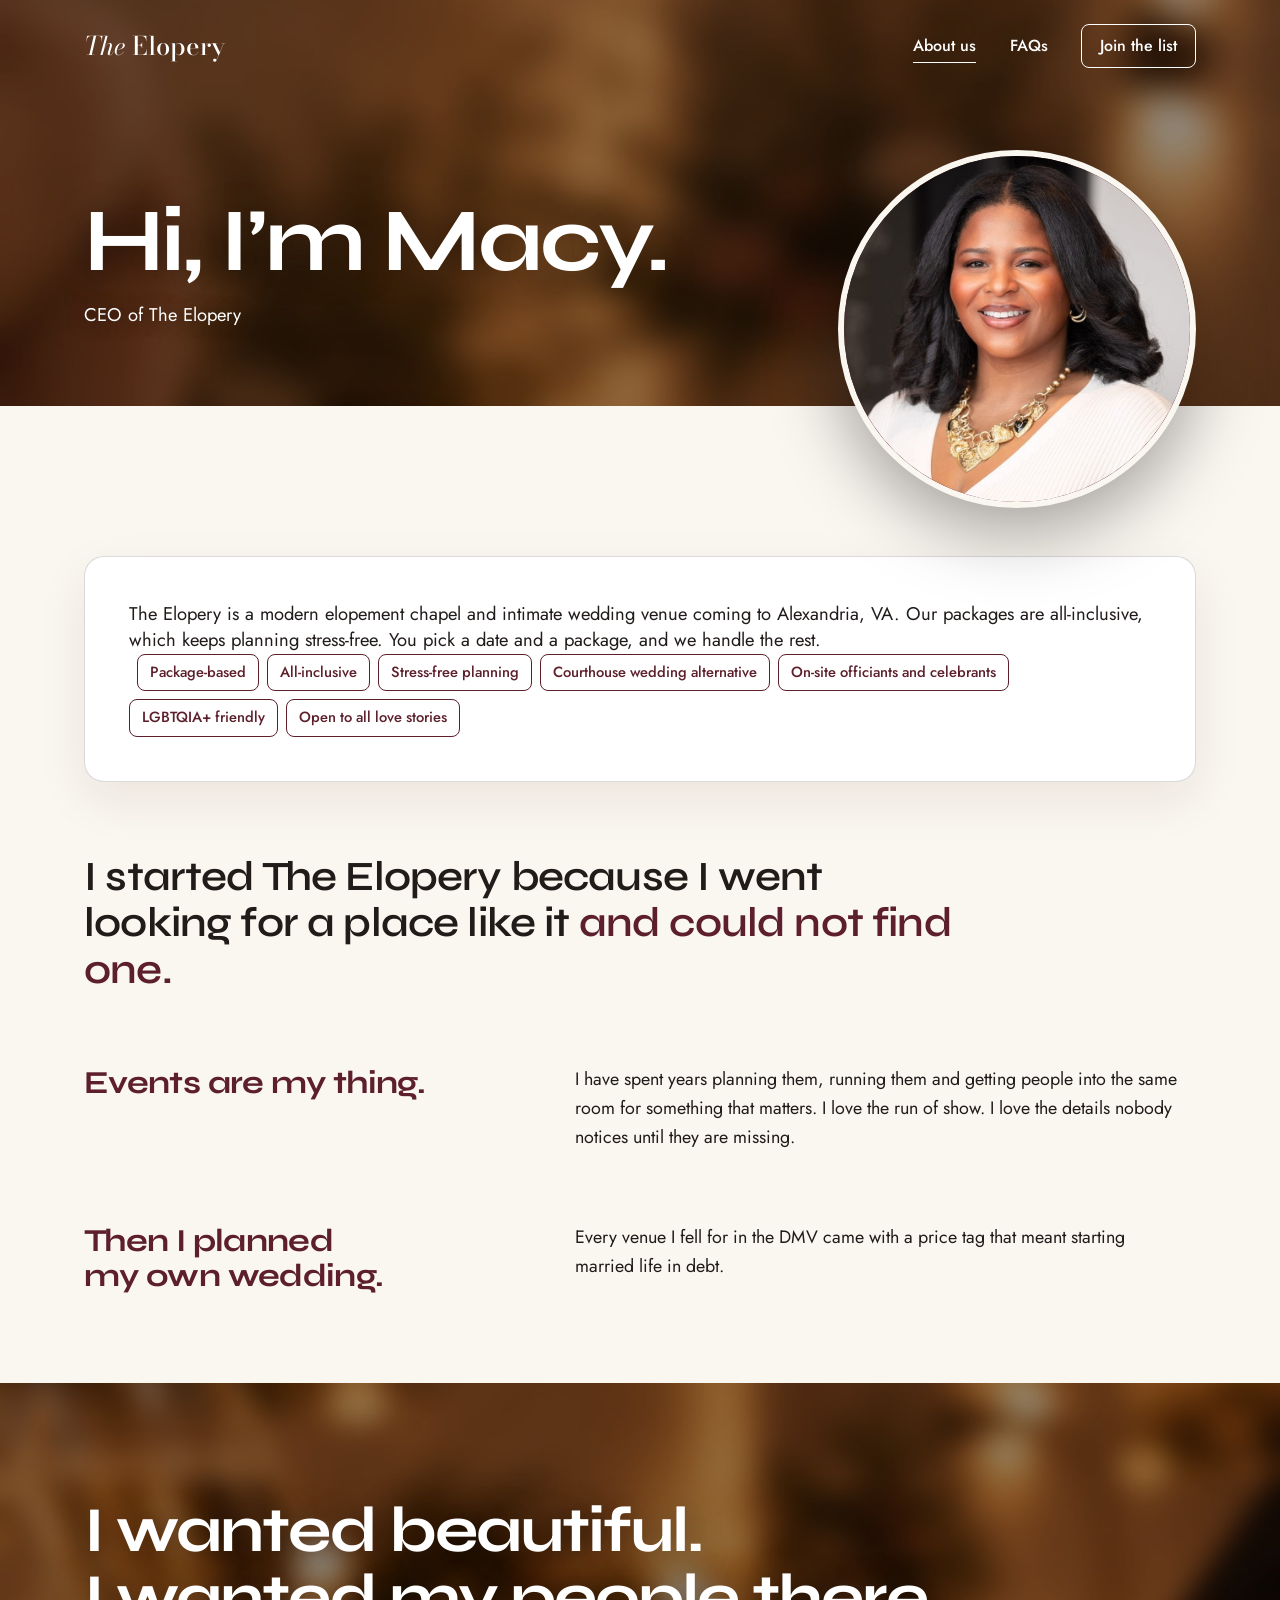
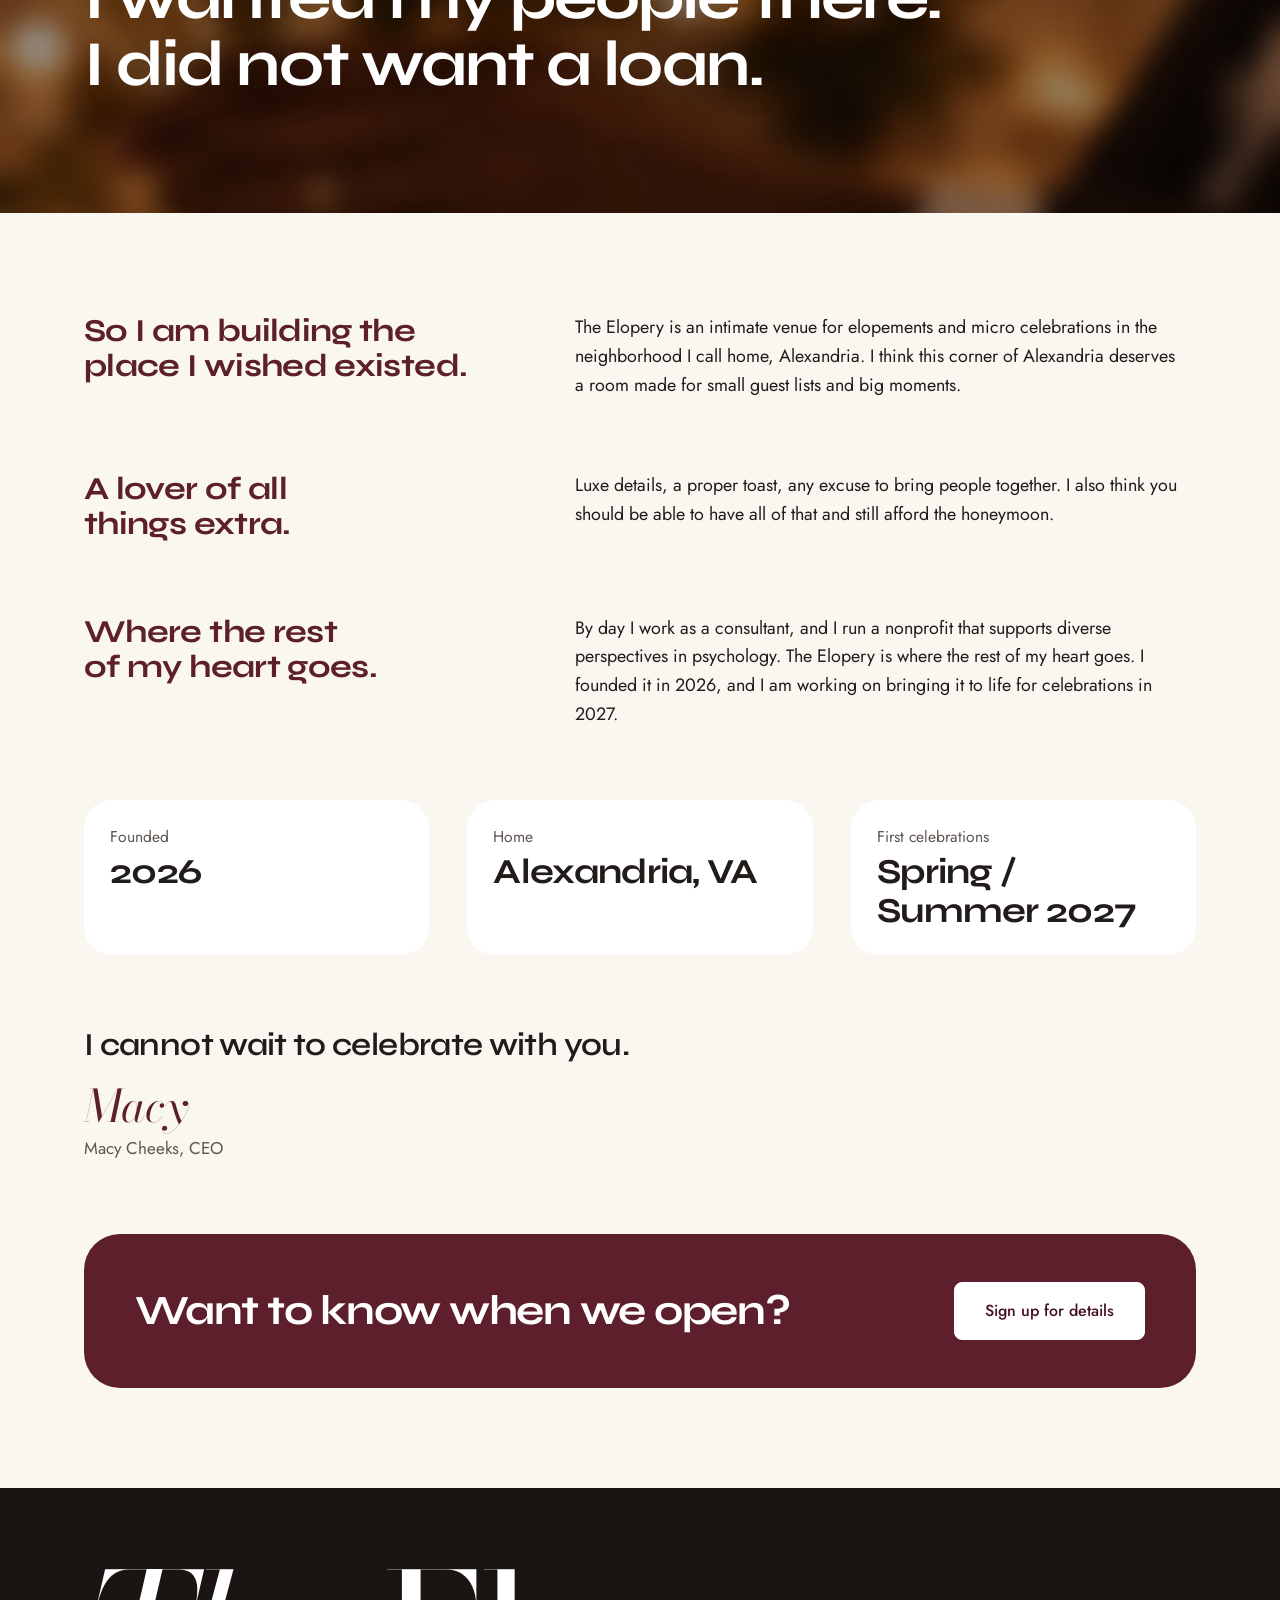
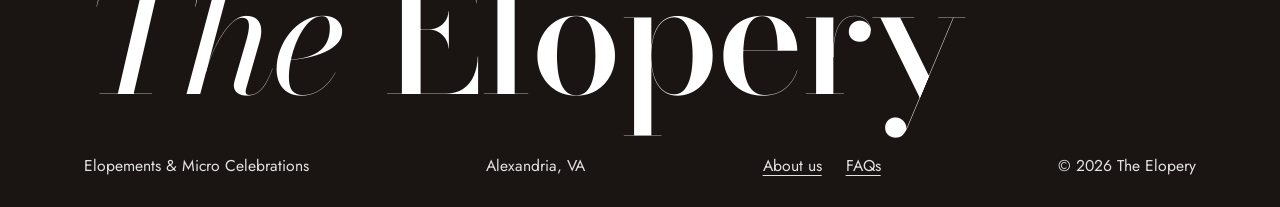
==== commit 75825831: "Update index.html" ====
--- a/about/index.html
+++ b/about/index.html
@@ -53,7 +53,7 @@
             .whatis-name i { font-weight: 400; }
             .whatis-name span { display: block; font-family: var(--body); font-size: 0.74rem; font-weight: 500; letter-spacing: 0.08em; line-height: 1.4; text-transform: uppercase; color: var(--ink-soft); padding-top: 12px; }
             .whatis-body p { font-size: clamp(1.15rem, 1.9vw, 1.45rem); line-height: 1.45; max-width: none; }
-            .whatis-body p { font-size: 1.15rem; max-width: 36em; }
+            .whatis-body p { font-size: 1.15rem; max-width: none; }
             .whatis-tags { display: flex; flex-wrap: wrap; gap: 8px; list-style: none; margin: 0; padding: 0; }
             .whatis-tags li { font-size: 0.92rem; font-weight: 500; color: var(--cabernet); border: 1px solid var(--cabernet); border-radius: 8px; padding: 6px 12px; }
           </style>
@@ -61,6 +61,7 @@
             <div class="whatis-body">
               <p>The Elopery is a modern elopement chapel and intimate wedding venue coming to Alexandria, VA. Our packages are all-inclusive, which keeps planning stress-free. You pick a date and a package, and we handle the rest.</p>
               <ul class="whatis-tags">
+                <br>
                 <li>Package-based</li>
                 <li>All-inclusive</li>
                 <li>Stress-free planning</li>
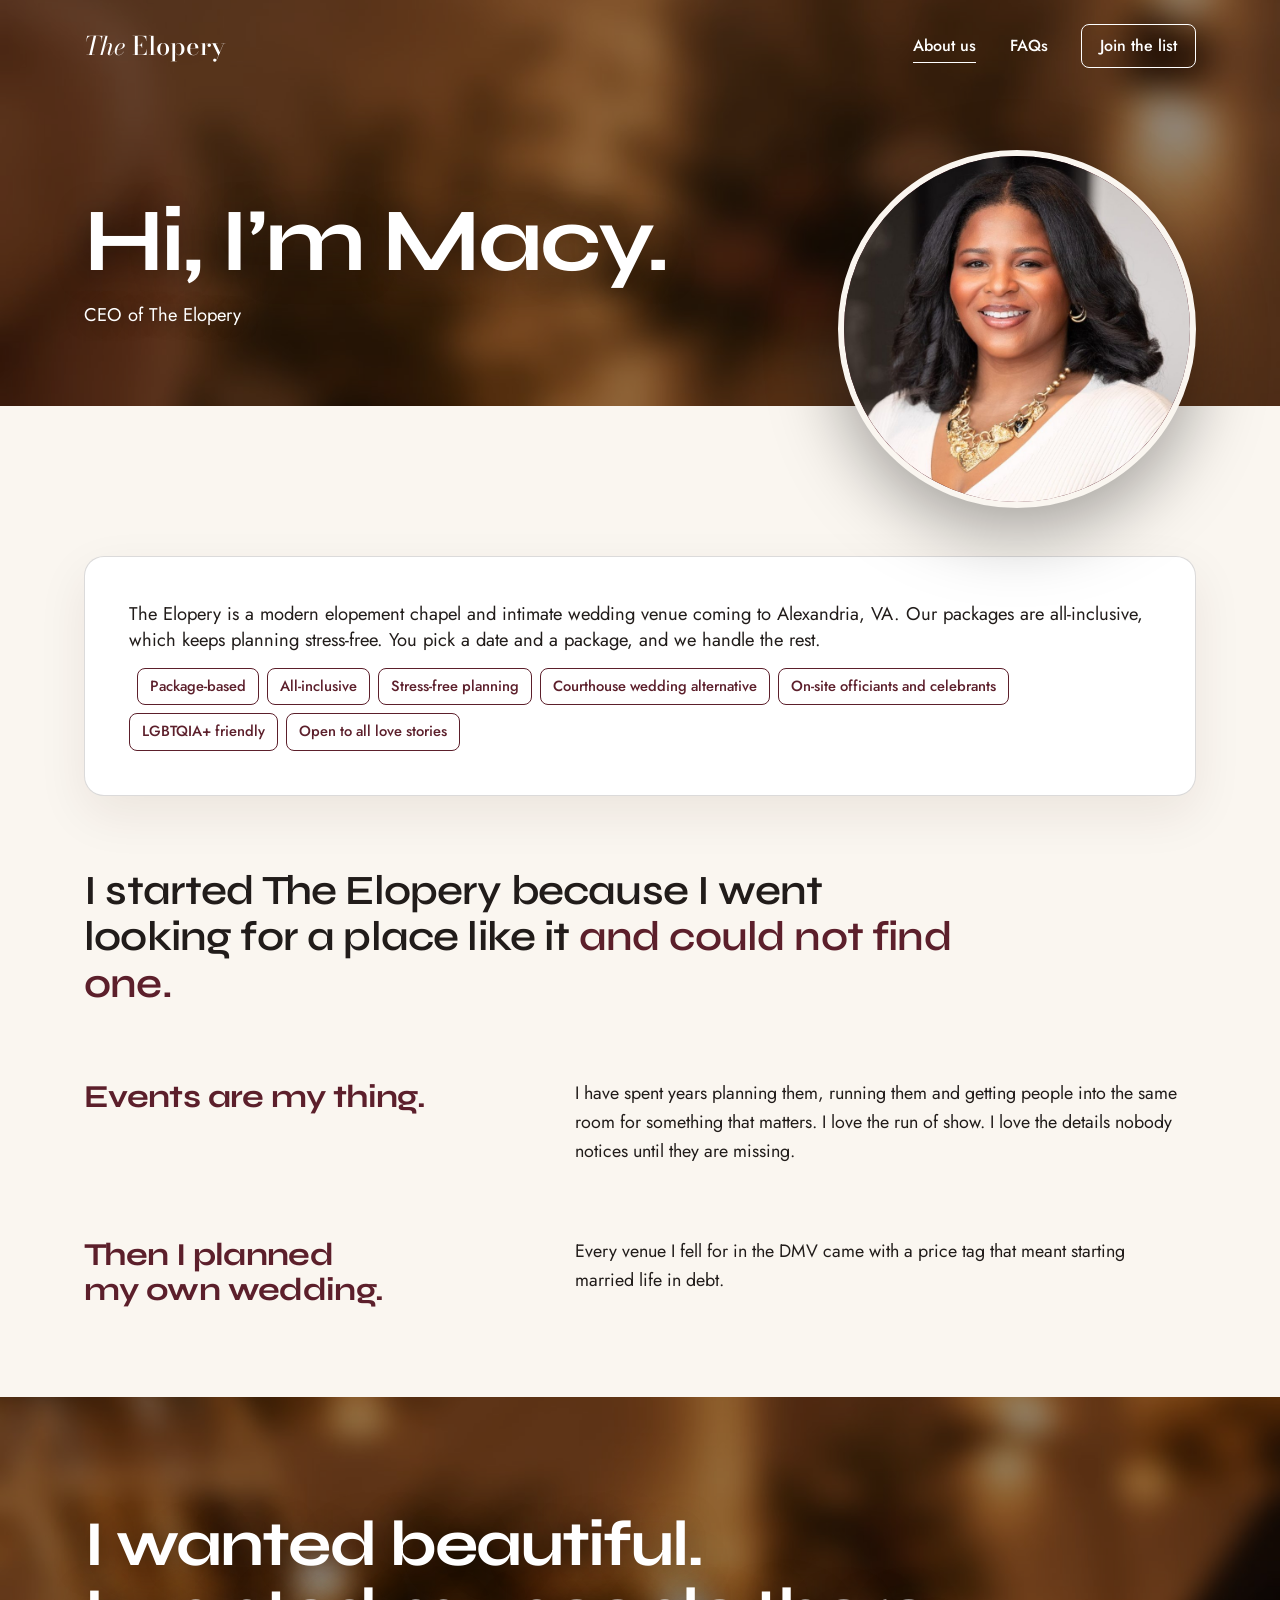
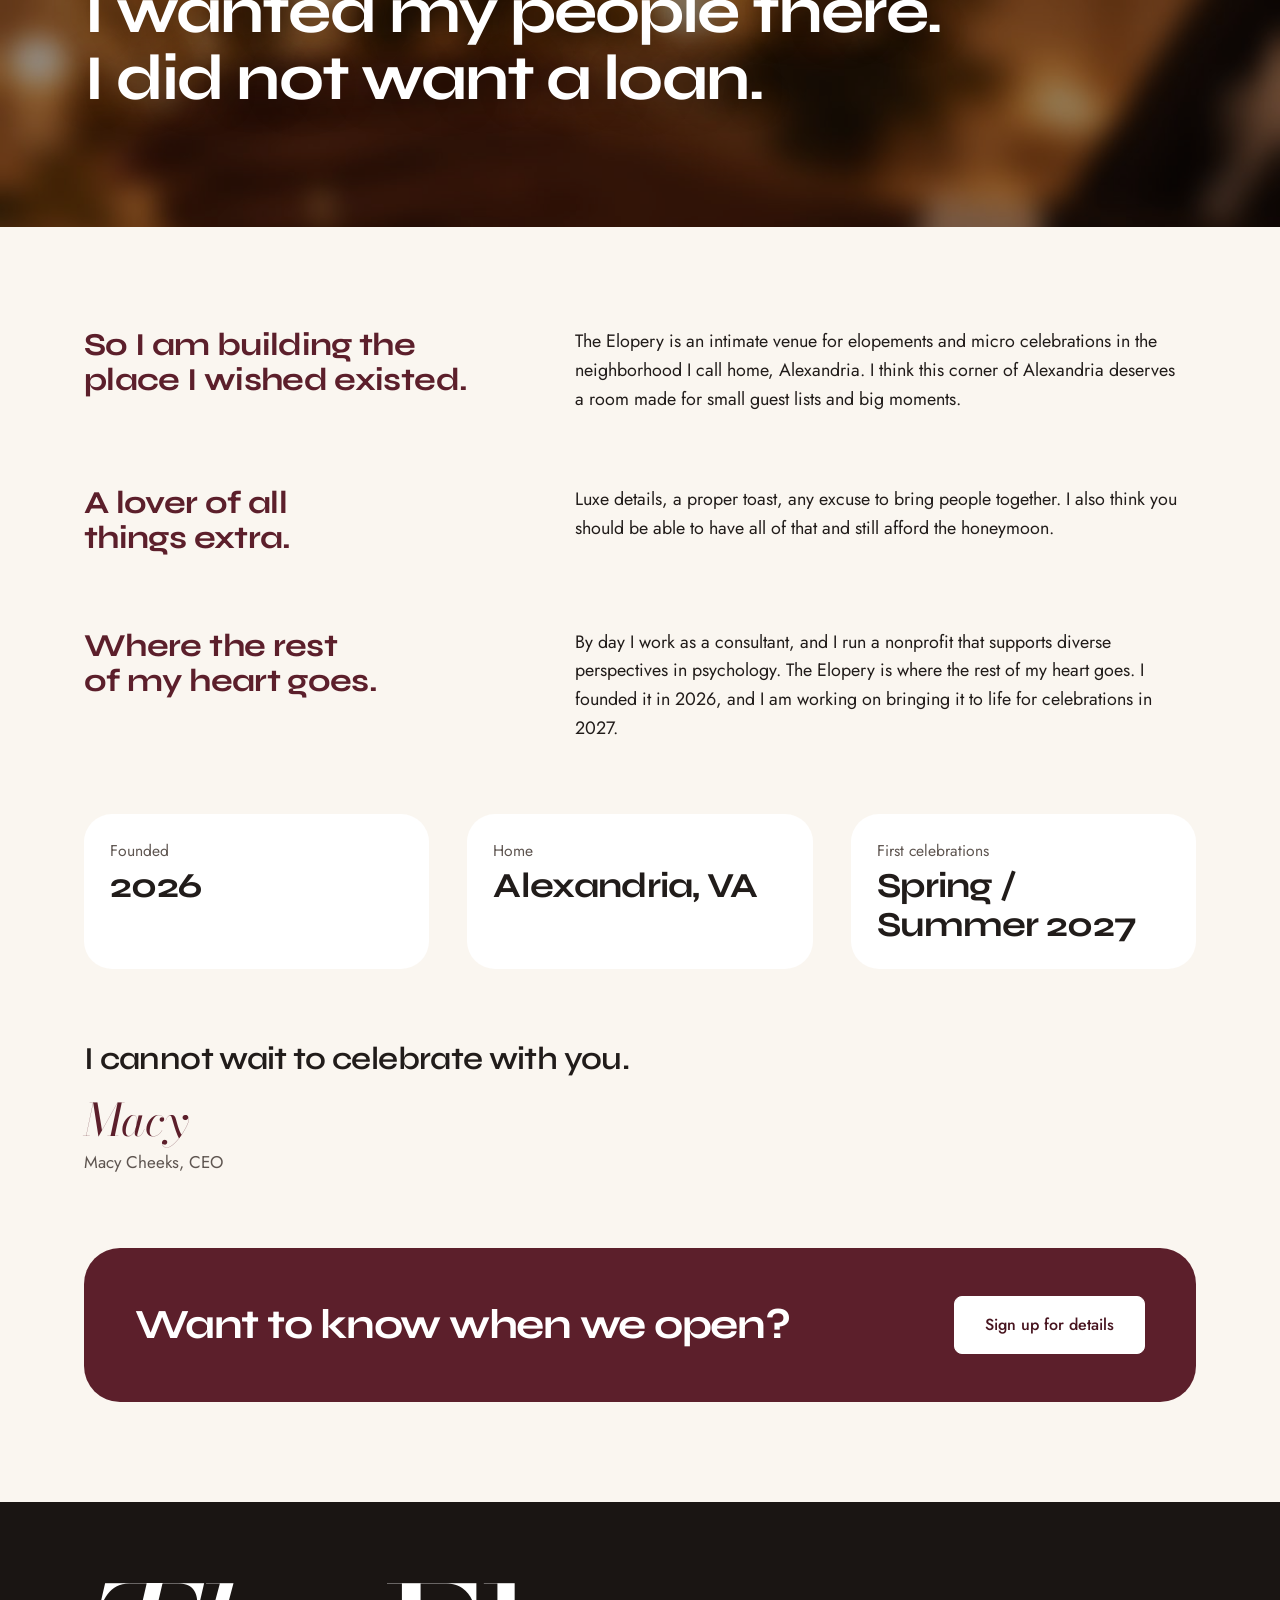
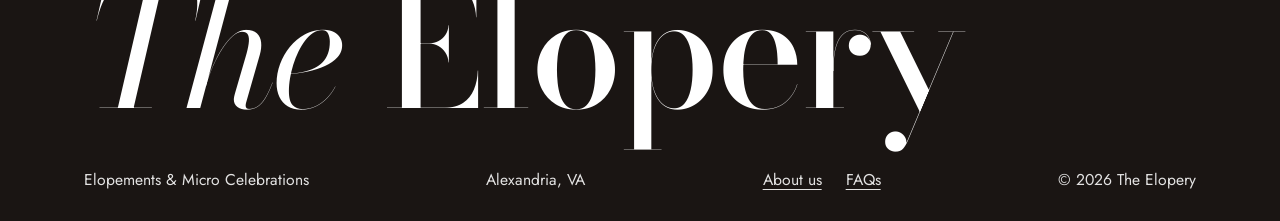
==== commit 7ee9a85e: "Update index.html" ====
--- a/about/index.html
+++ b/about/index.html
@@ -54,7 +54,7 @@
             .whatis-name span { display: block; font-family: var(--body); font-size: 0.74rem; font-weight: 500; letter-spacing: 0.08em; line-height: 1.4; text-transform: uppercase; color: var(--ink-soft); padding-top: 12px; }
             .whatis-body p { font-size: clamp(1.15rem, 1.9vw, 1.45rem); line-height: 1.45; max-width: none; }
             .whatis-body p { font-size: 1.15rem; max-width: none; }
-            .whatis-tags { display: flex; flex-wrap: wrap; gap: 8px; list-style: none; margin: 0; padding: 0; }
+            .whatis-tags { display: flex; flex-wrap: wrap; gap: 8px; list-style: none; margin: 0; padding: 14px 0 0; }
             .whatis-tags li { font-size: 0.92rem; font-weight: 500; color: var(--cabernet); border: 1px solid var(--cabernet); border-radius: 8px; padding: 6px 12px; }
           </style>
           <div class="whatis">
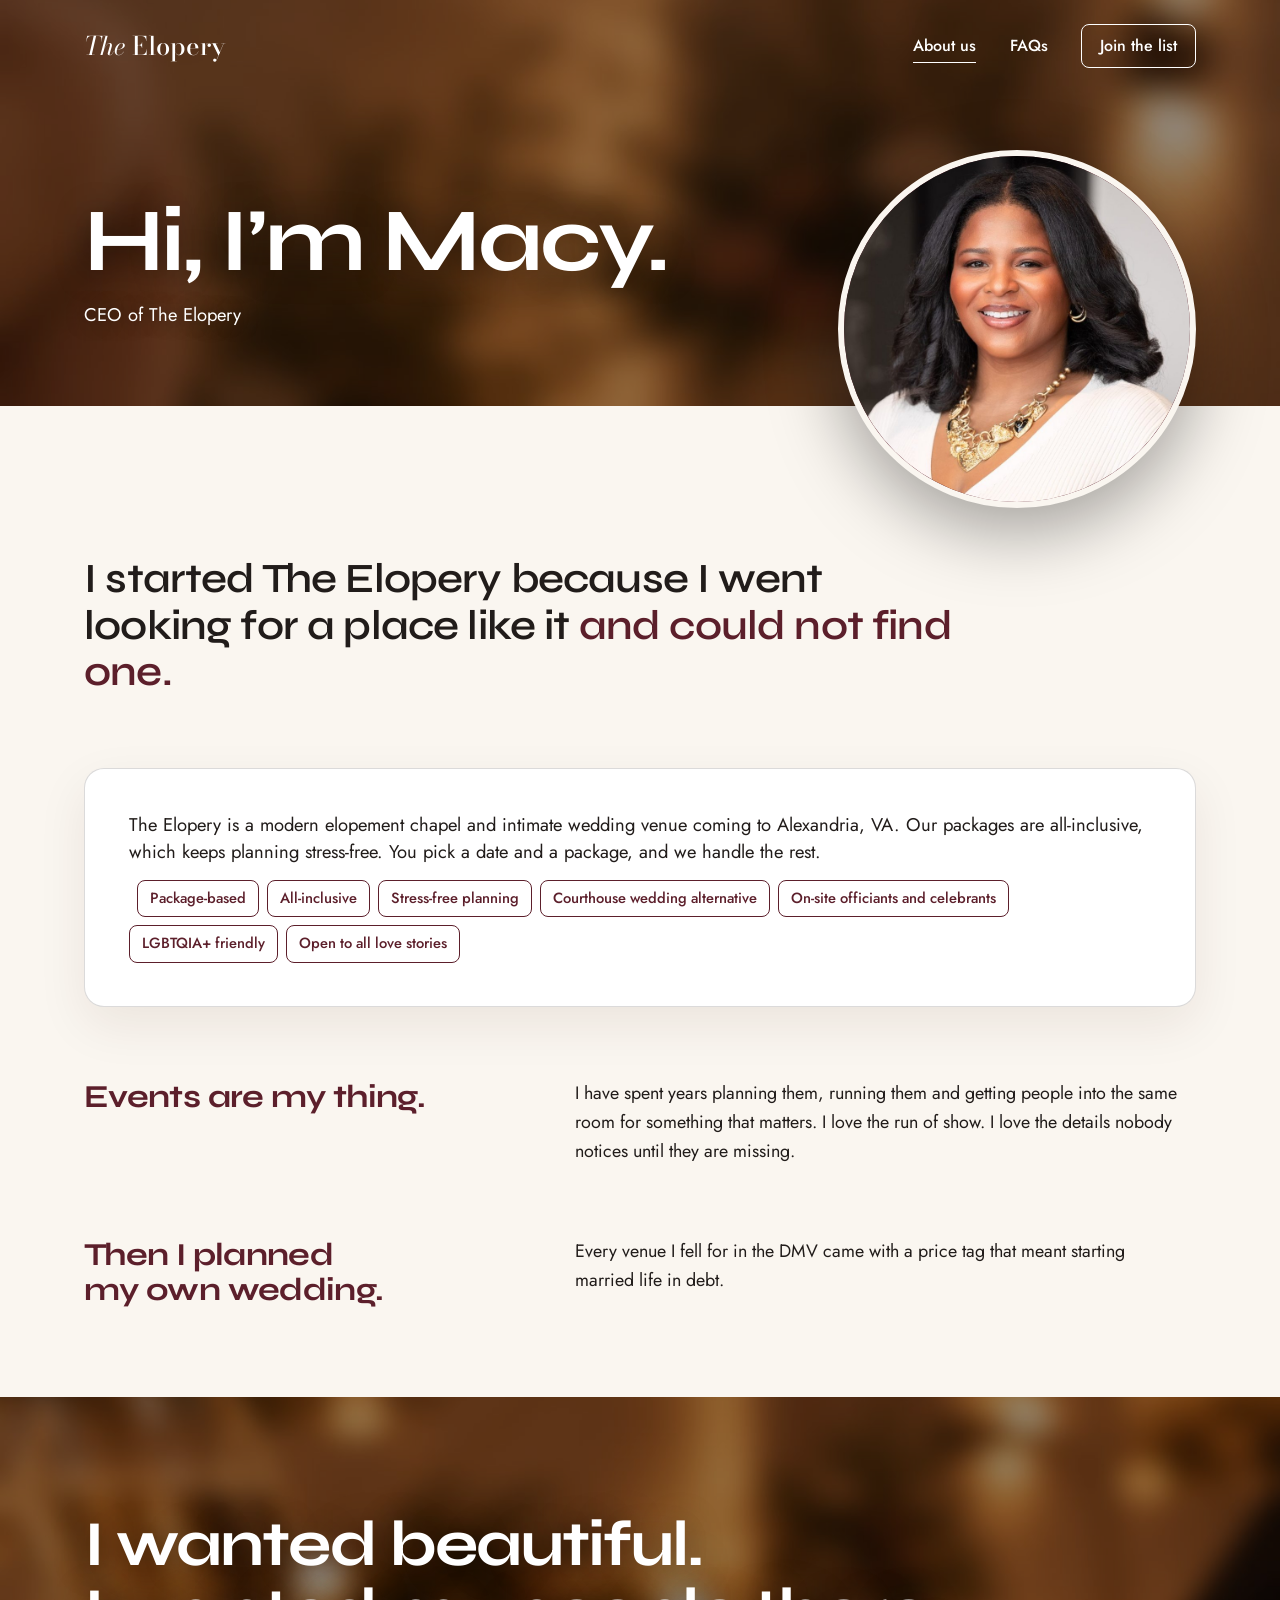
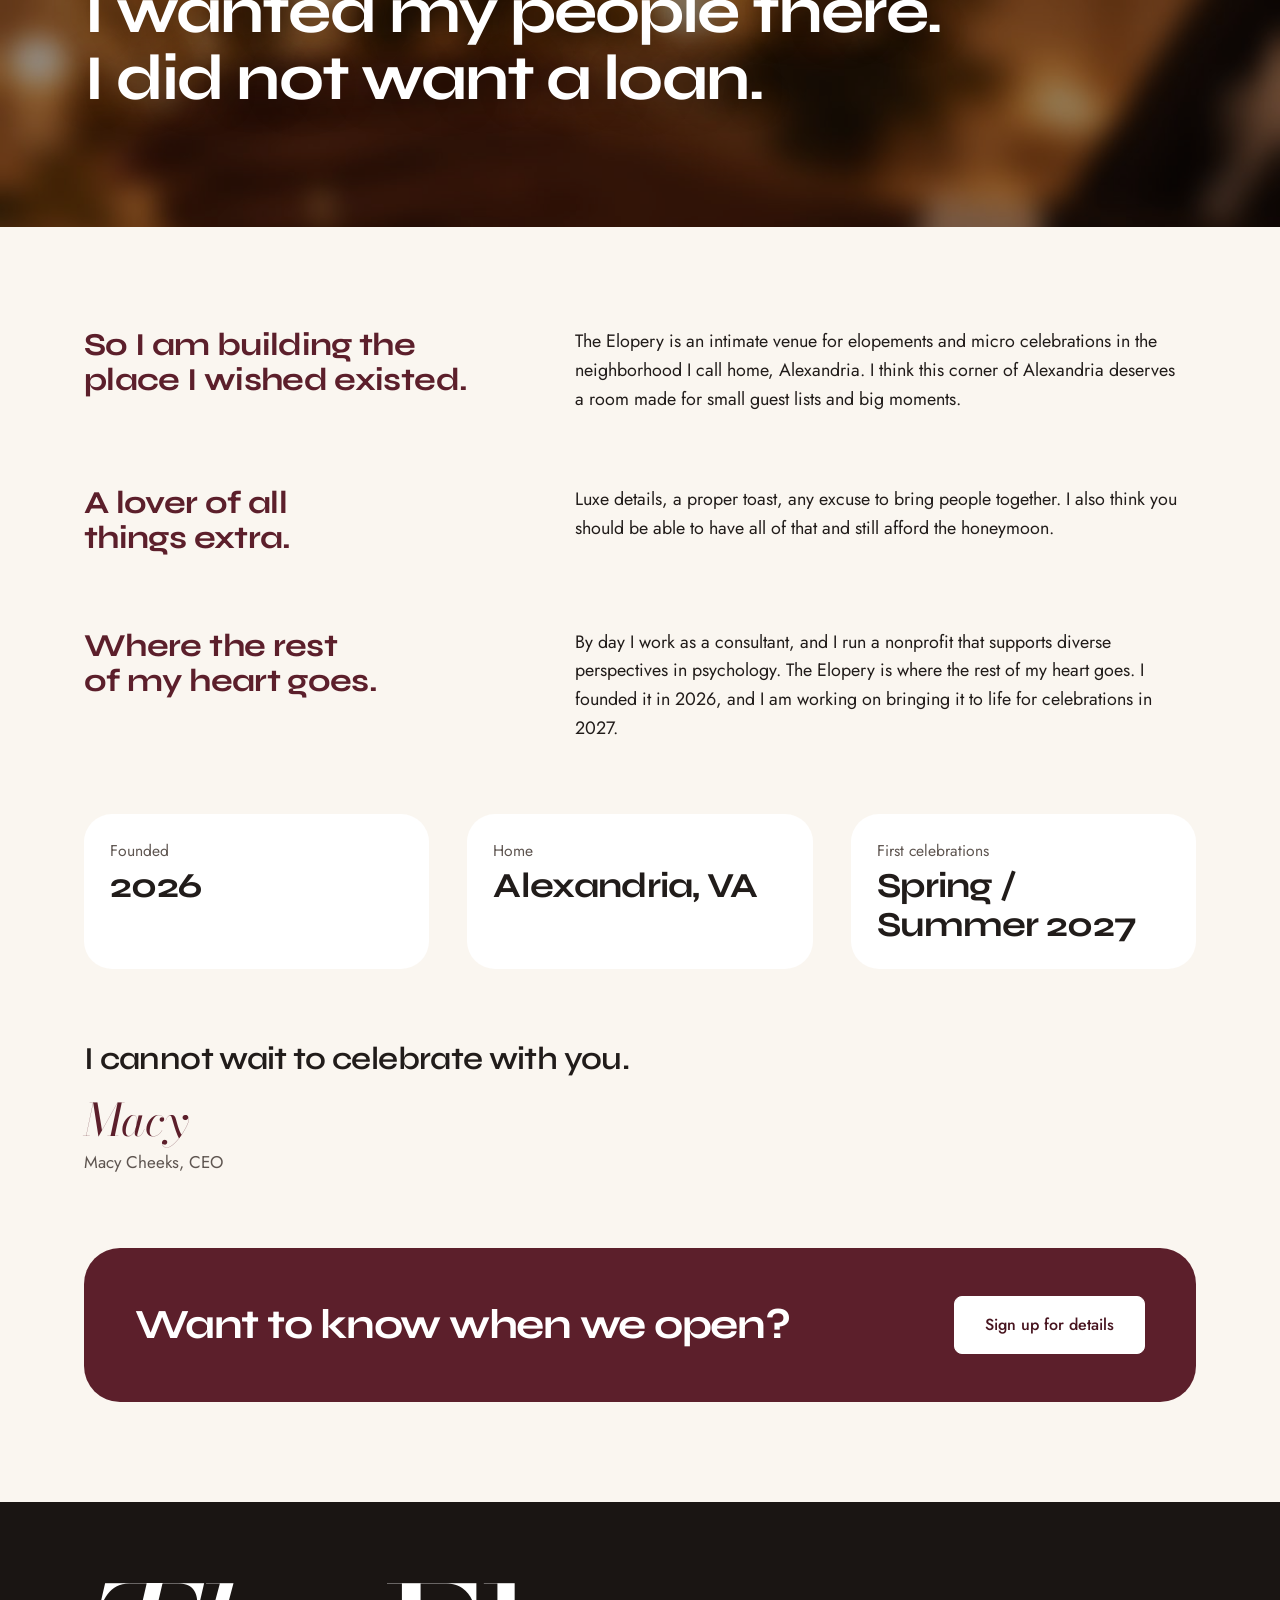
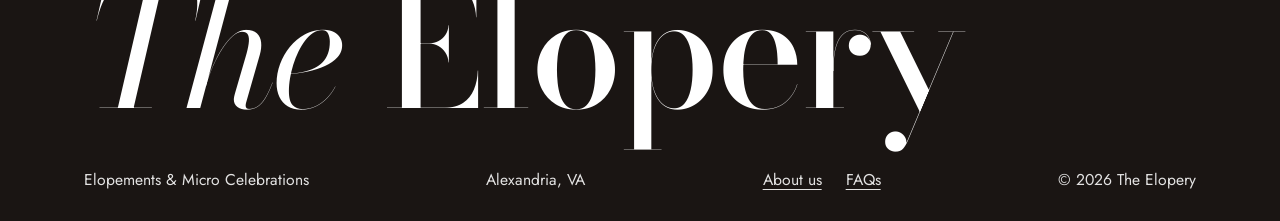
==== commit 7d877c3e: "Update index.html" ====
--- a/about/index.html
+++ b/about/index.html
@@ -47,6 +47,7 @@
 
       <section class="story">
         <div class="wrap">
+          <p class="lead">I started The Elopery because I went looking for a place like it <span>and could not find one.</span></p>
                               <style>
             .whatis { display: flex; flex-wrap: wrap; align-items: center; gap: 22px clamp(28px, 5vw, 72px); background: var(--white); border: 1px solid var(--line); border-radius: 20px; padding: clamp(24px, 3.4vw, 44px); box-shadow: 0 18px 50px rgba(60, 25, 15, 0.08); }
             .whatis-name { flex: 0 1 auto; min-width: 0; font-family: var(--mark); font-weight: 500; font-size: clamp(2.2rem, 4.6vw, 3.4rem); line-height: 1; color: var(--cabernet); }
@@ -72,7 +73,6 @@
               </ul>
             </div>
           </div>
-          <p class="lead">I started The Elopery because I went looking for a place like it <span>and could not find one.</span></p>
 
           <div class="chapter">
             <h2>Events are my thing.</h2>
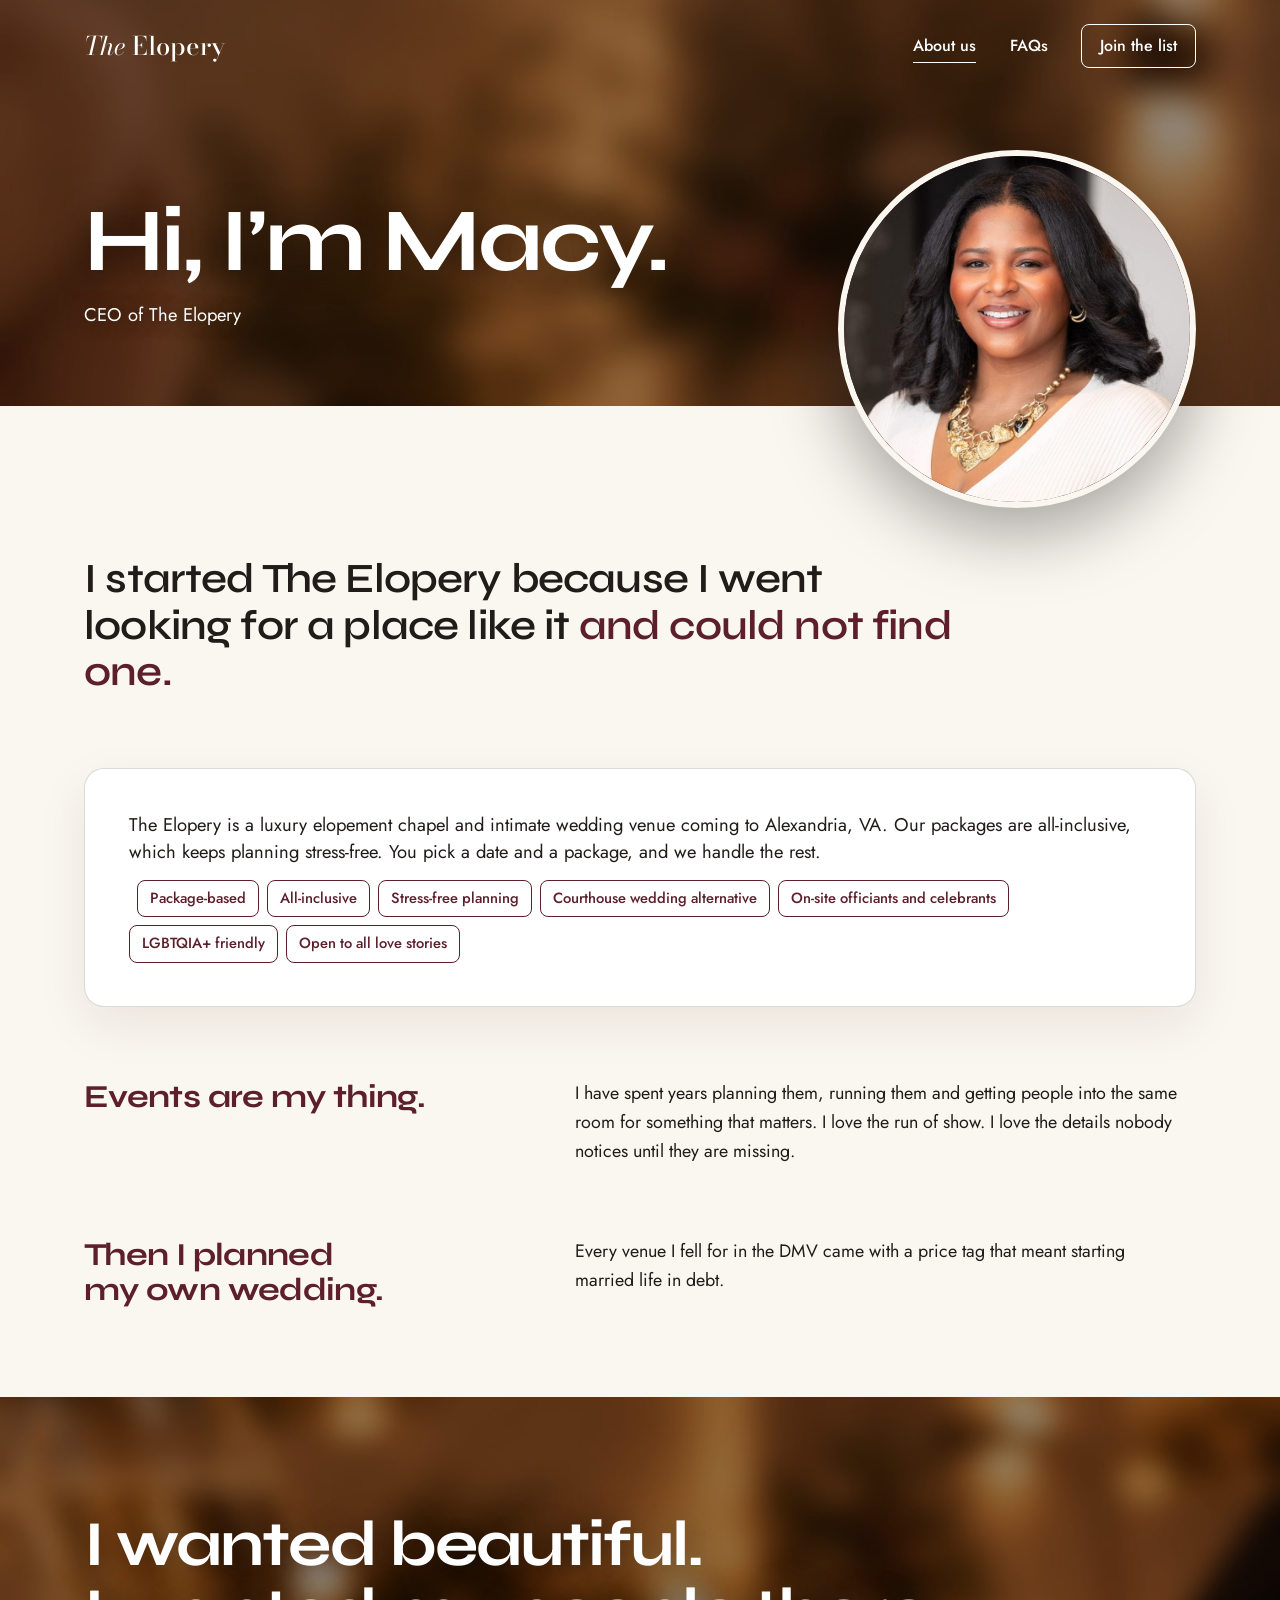
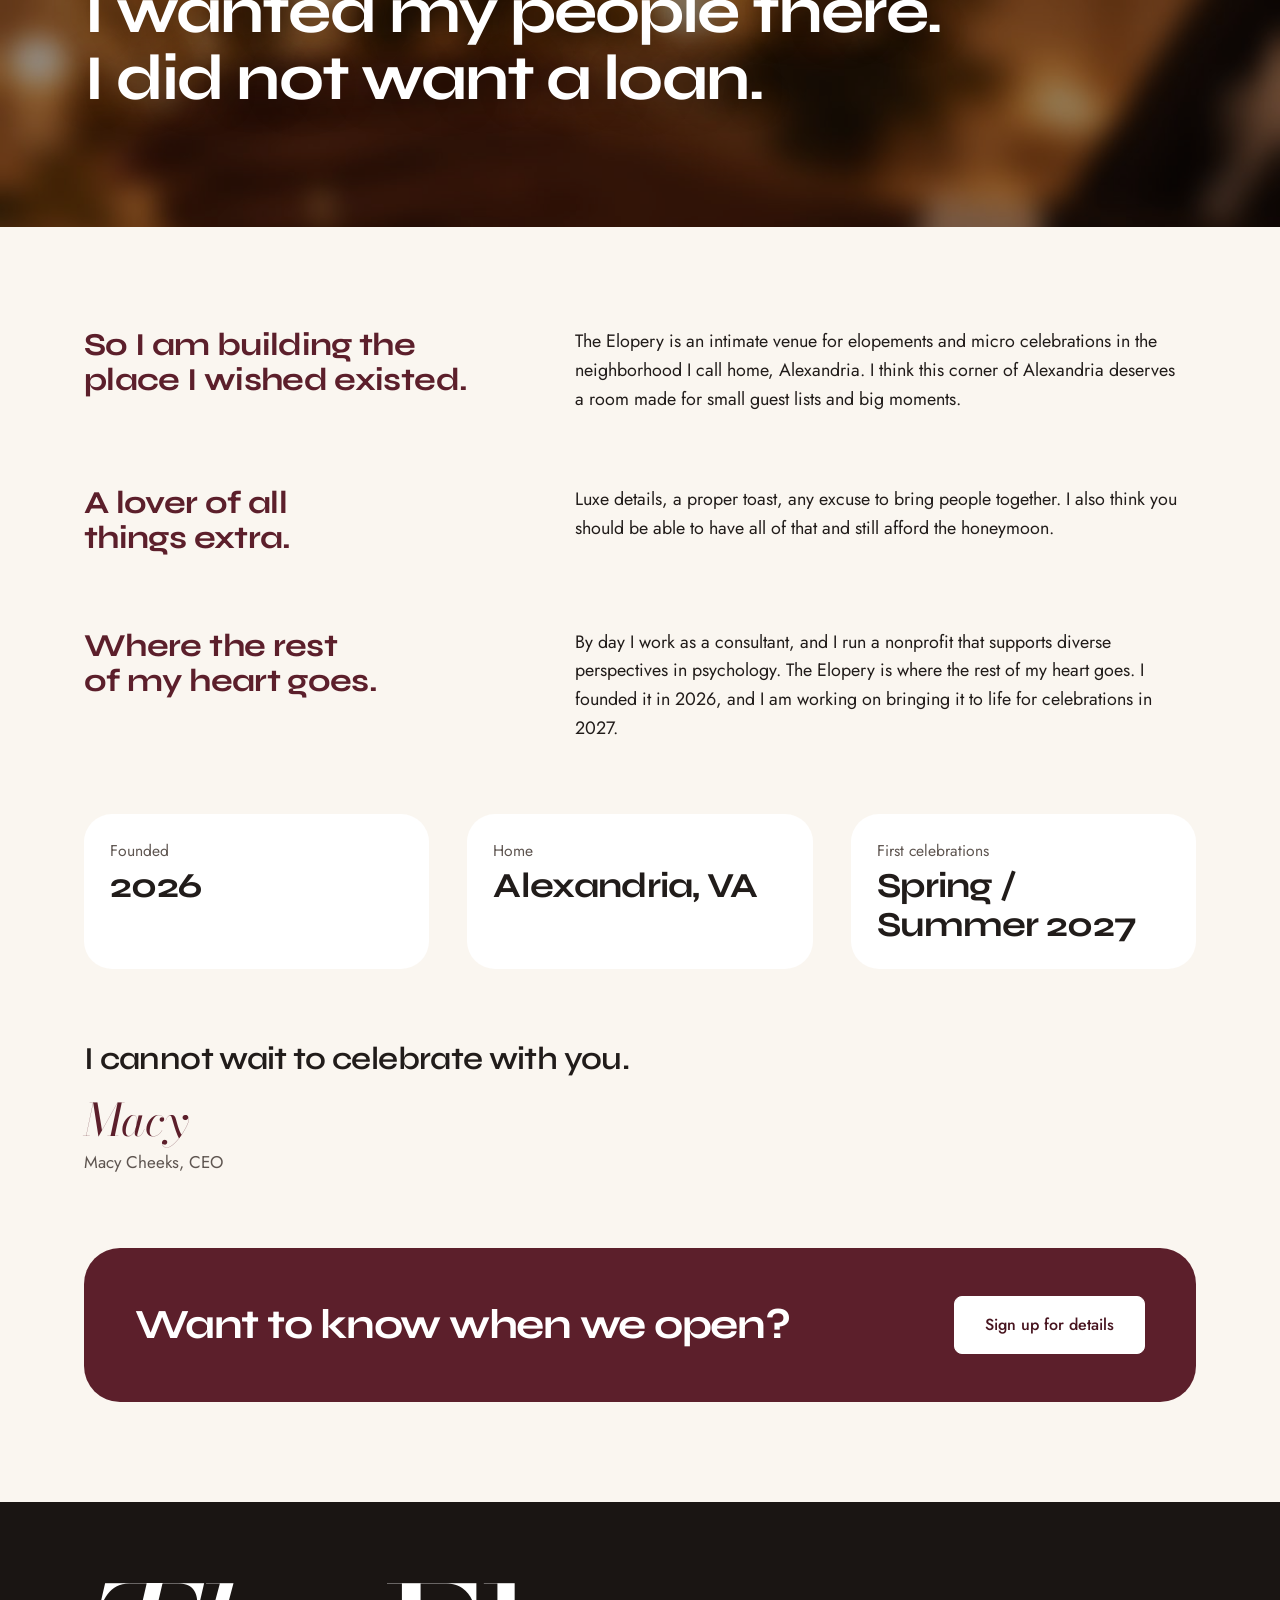
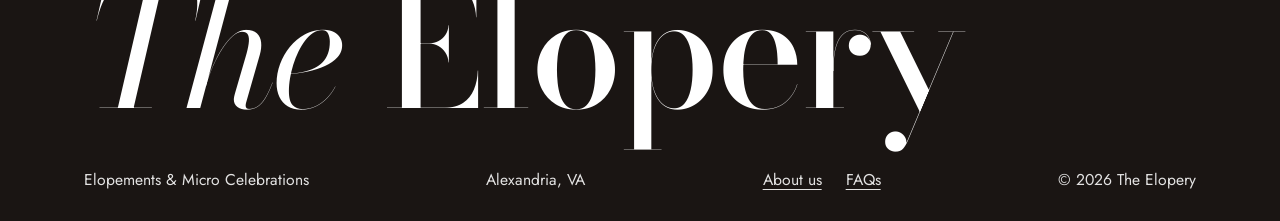
==== commit 53895054: "Update index.html" ====
--- a/about/index.html
+++ b/about/index.html
@@ -60,7 +60,7 @@
           </style>
           <div class="whatis">
             <div class="whatis-body">
-              <p>The Elopery is a modern elopement chapel and intimate wedding venue coming to Alexandria, VA. Our packages are all-inclusive, which keeps planning stress-free. You pick a date and a package, and we handle the rest.</p>
+              <p>The Elopery is a luxury elopement chapel and intimate wedding venue coming to Alexandria, VA. Our packages are all-inclusive, which keeps planning stress-free. You pick a date and a package, and we handle the rest.</p>
               <ul class="whatis-tags">
                 <br>
                 <li>Package-based</li>
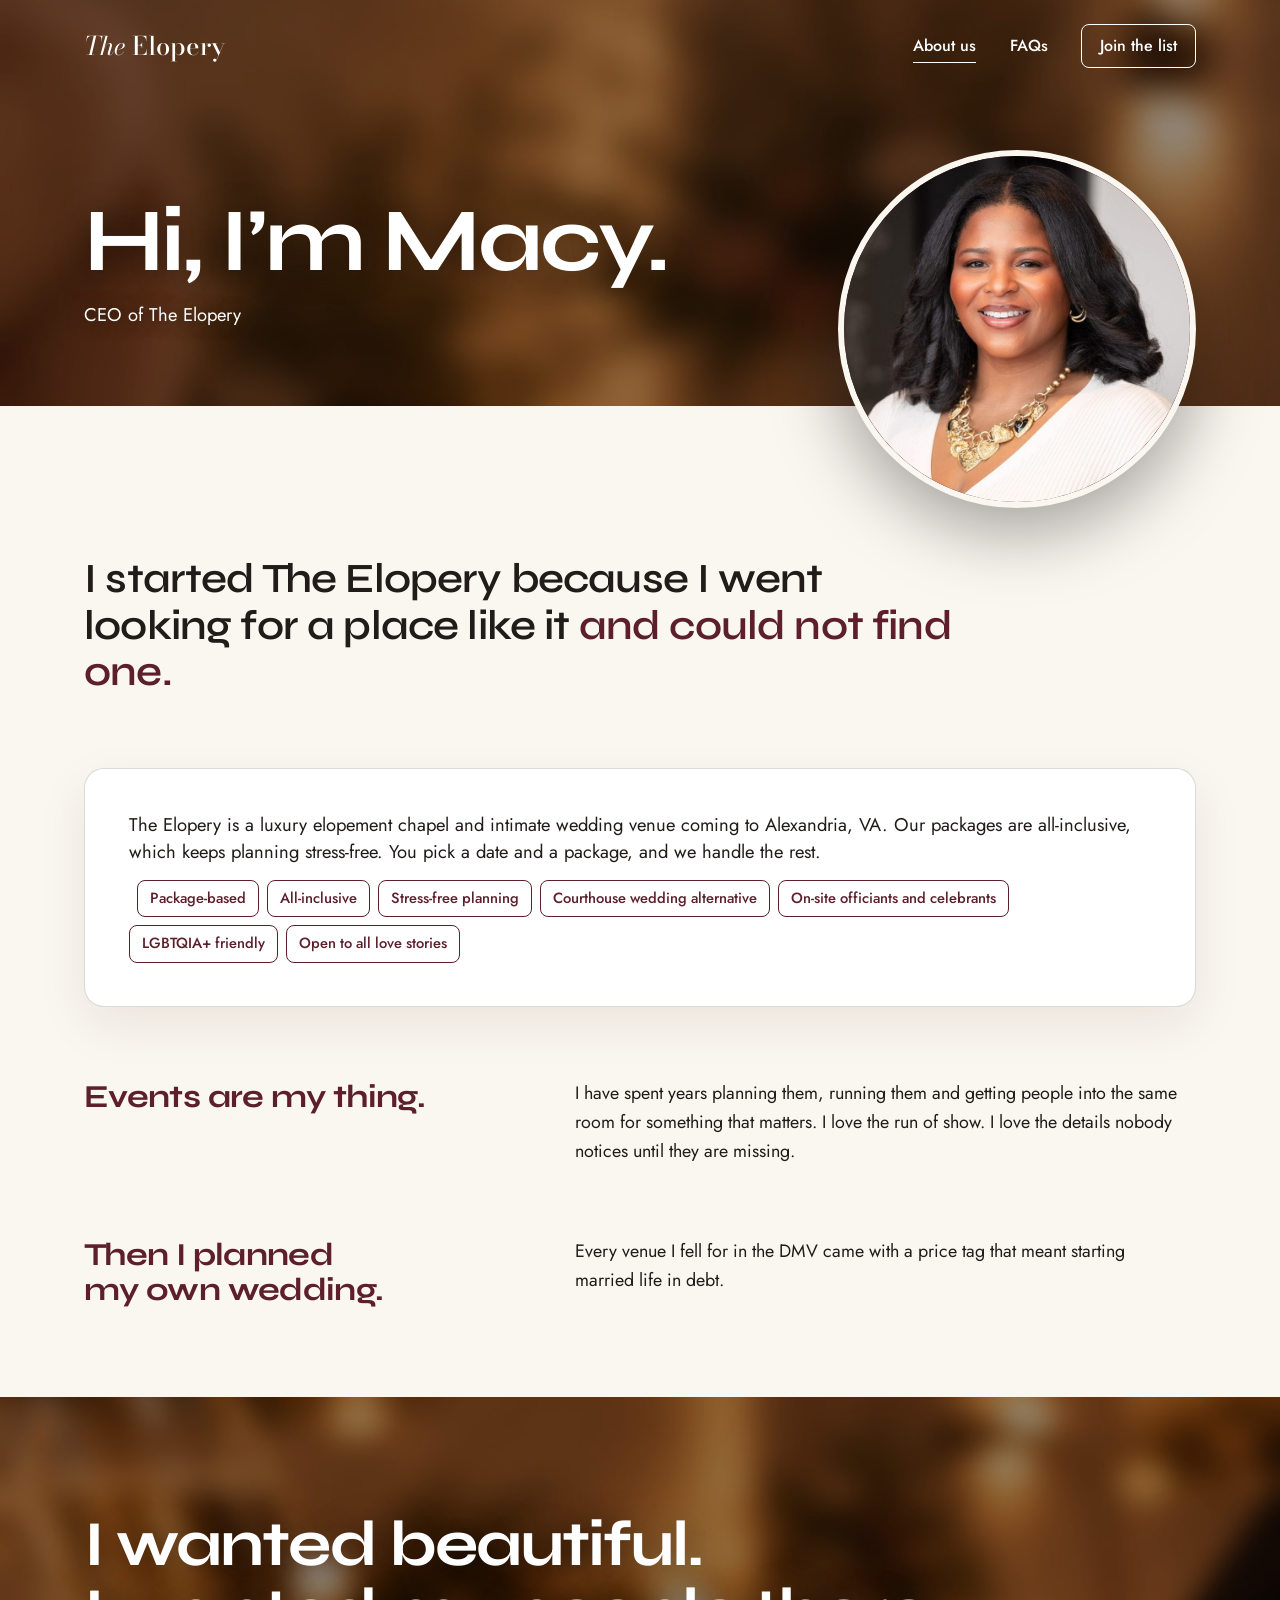
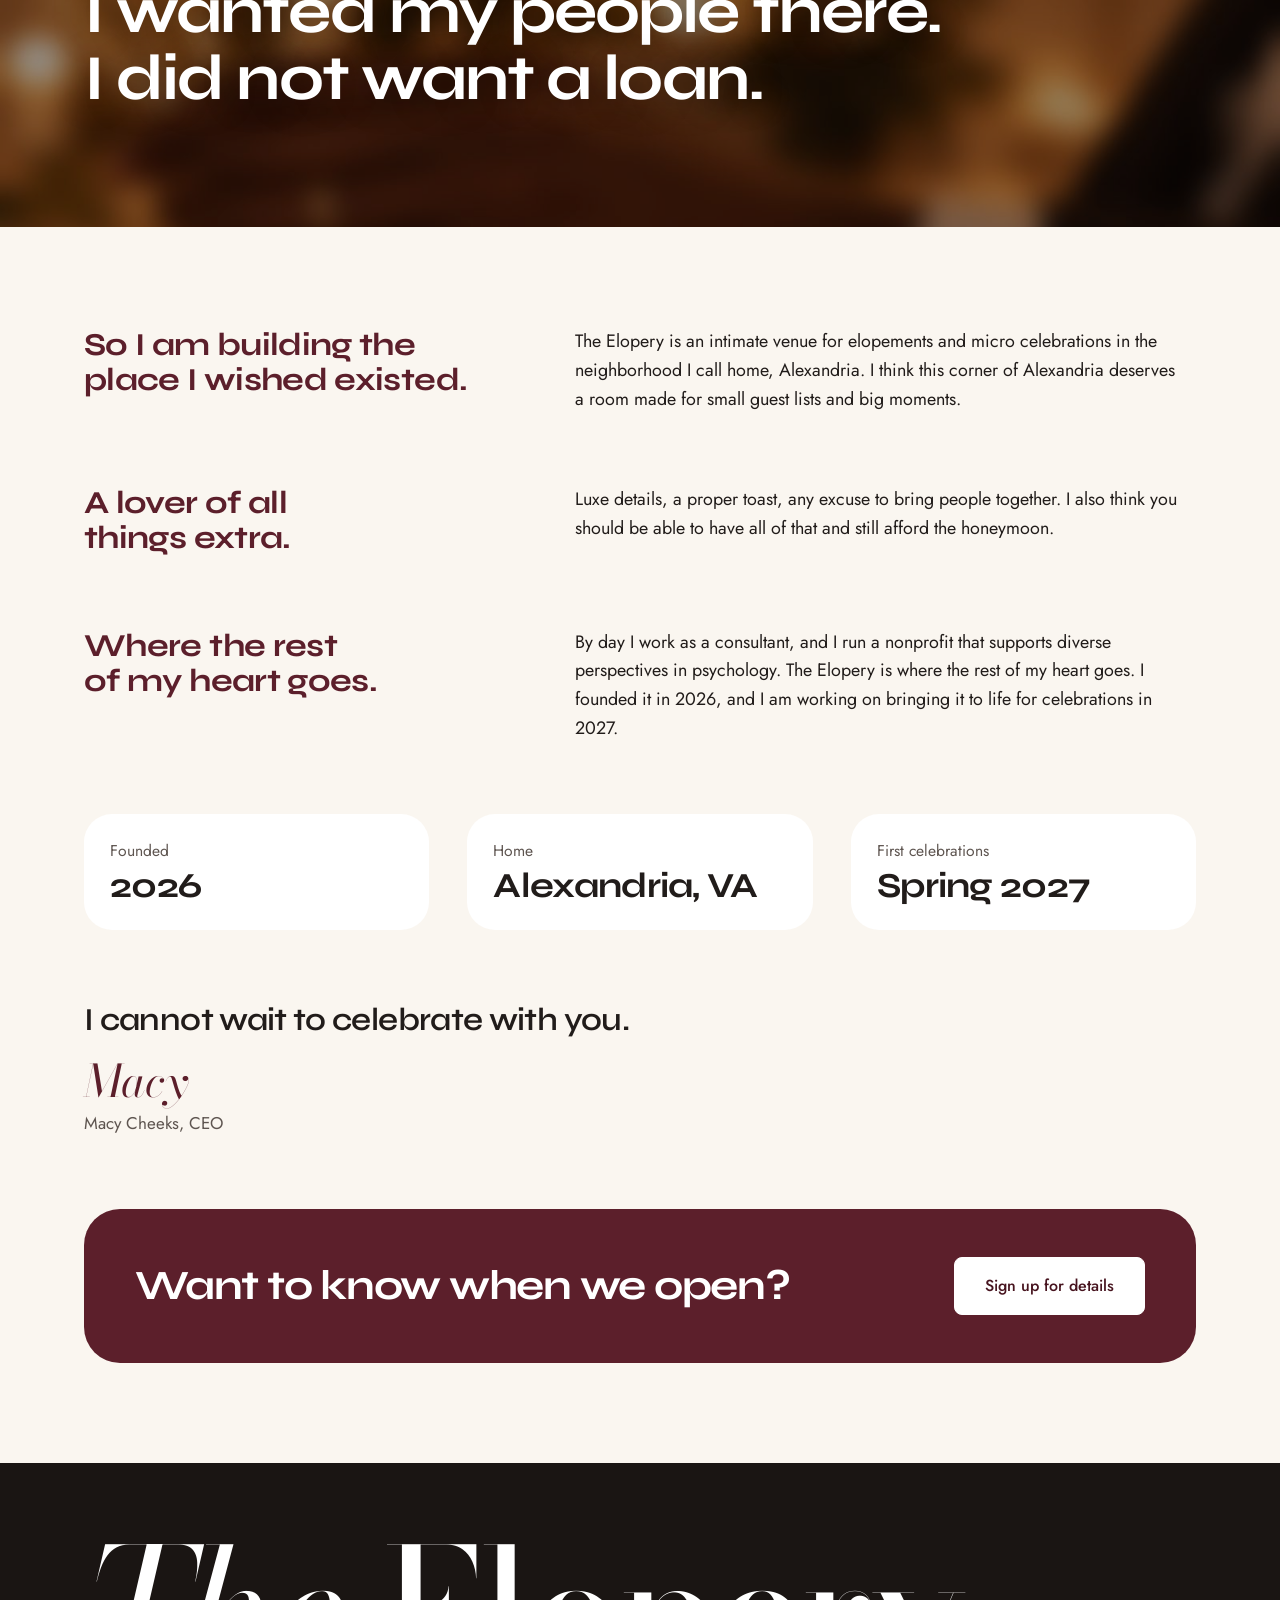
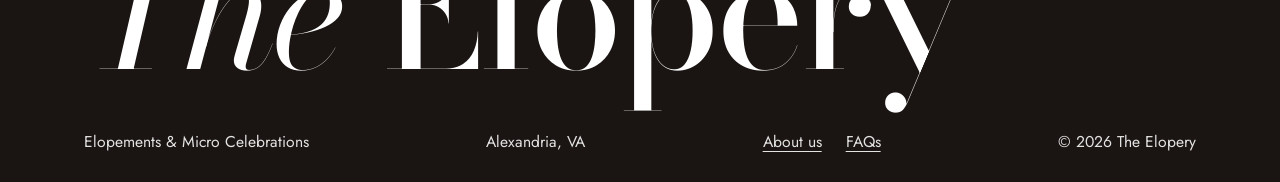
==== commit f3dbe613: "Update index.html" ====
--- a/about/index.html
+++ b/about/index.html
@@ -113,7 +113,7 @@
           <dl class="stats">
             <div><dt>Founded</dt><dd>2026</dd></div>
             <div><dt>Home</dt><dd>Alexandria, VA</dd></div>
-            <div><dt>First celebrations</dt><dd>Spring / Summer 2027</dd></div>
+            <div><dt>First celebrations</dt><dd>Spring 2027</dd></div>
           </dl>
 
           <div class="signoff">
